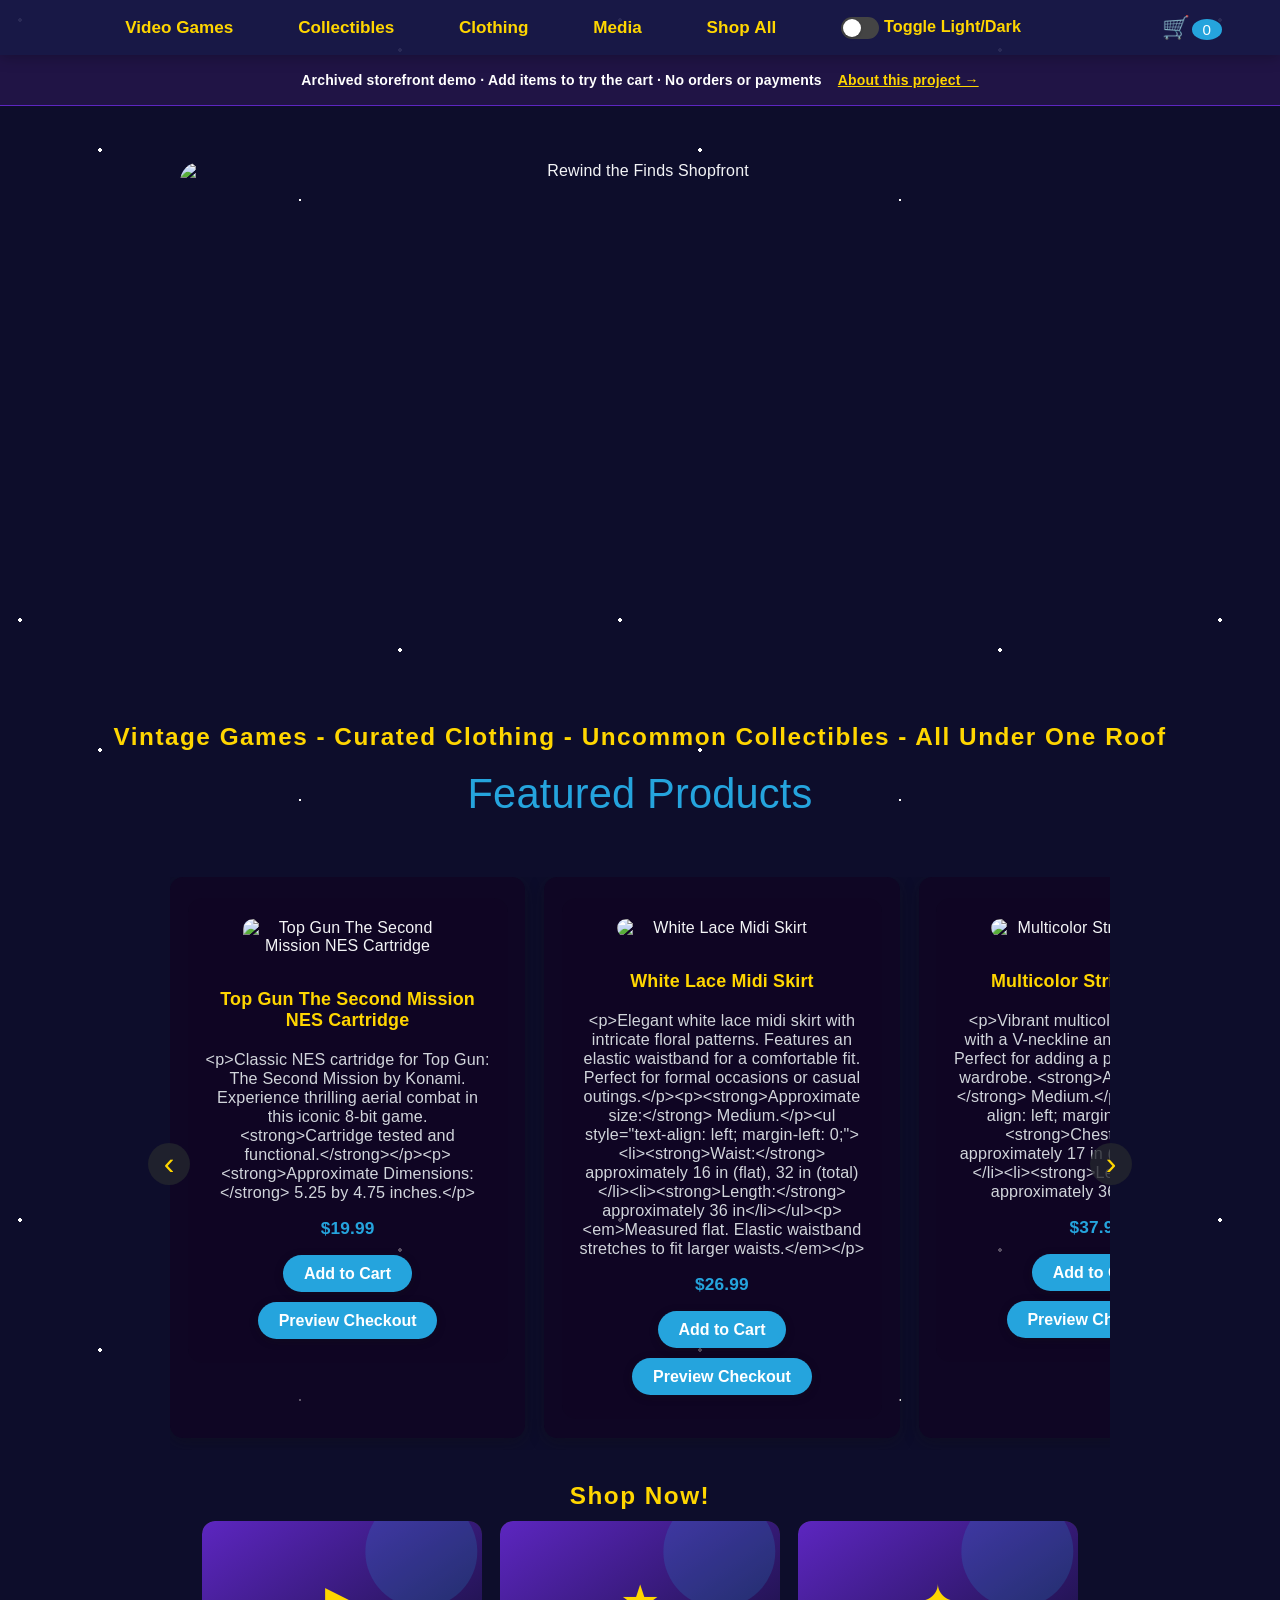
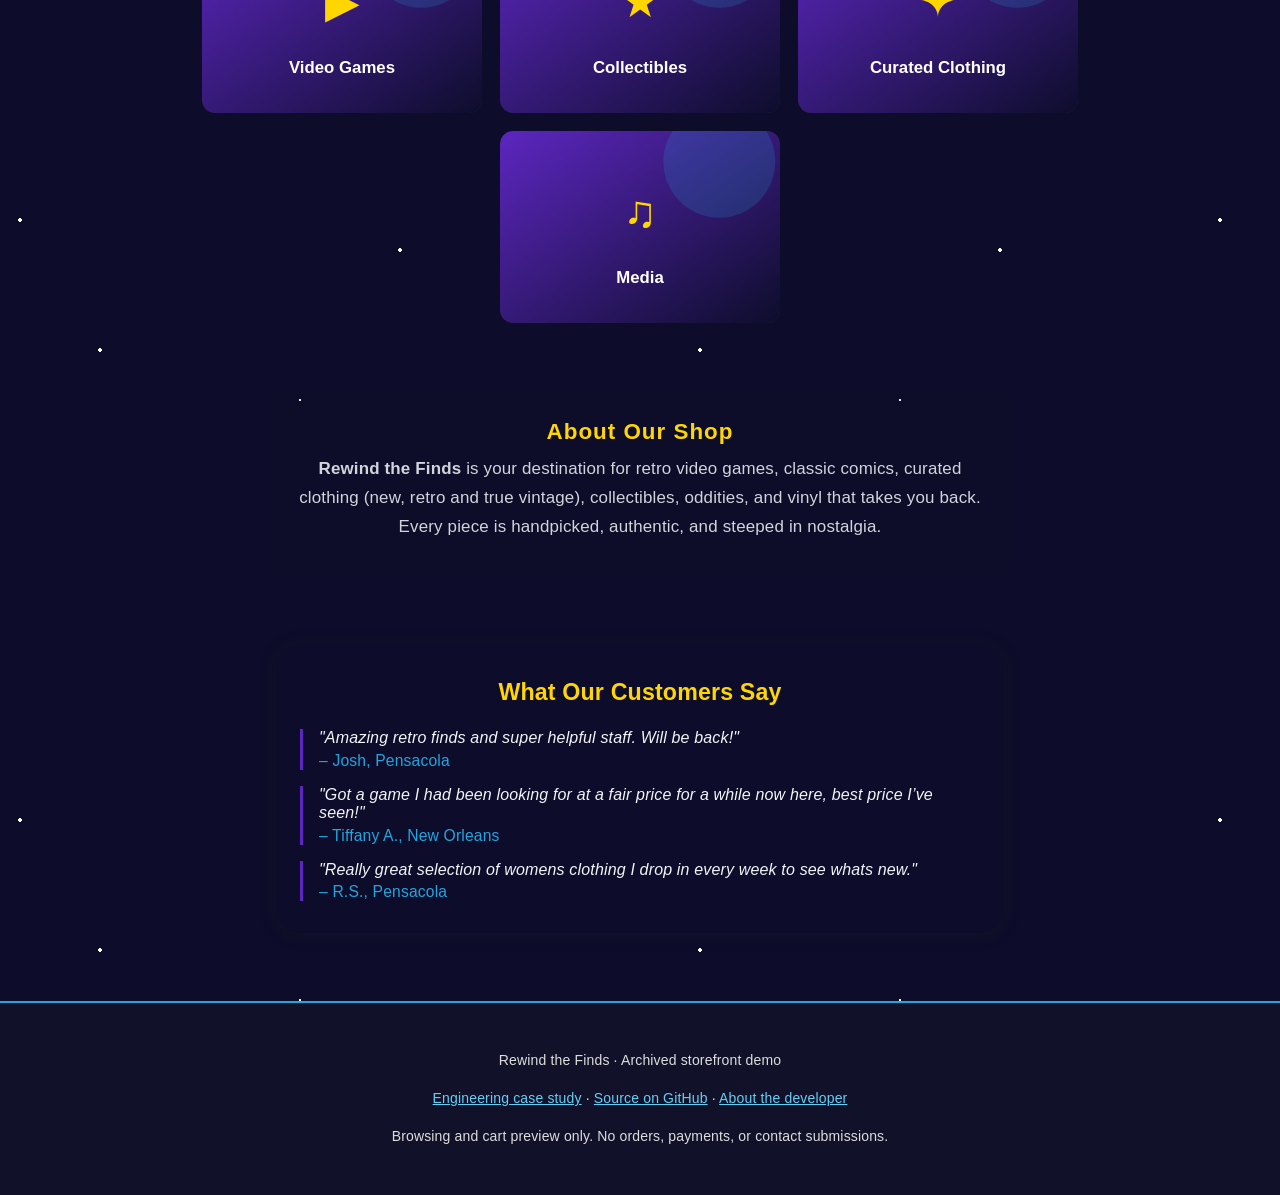
==== index.html @ 0846bc82 "Publish static storefront, catalog, interactive cart, and engineering case study" ====
<!DOCTYPE html>
<html lang="en">
<head>
  <!-- Google tag (gtag.js) -->


<script>
  // Restore theme preference as early as possible to prevent flash
  const savedTheme = localStorage.getItem('theme');
  if (savedTheme === 'light') {
    document.documentElement.classList.add('light');
  } else if (savedTheme === 'dark') {
    document.documentElement.classList.remove('light');
  }
</script>
  <meta charset="UTF-8">
  <title>Rewind the Finds – Vintage Video Games, Curated Clothing & Collectibles | Pensacola, FL</title>
  <meta name="viewport" content="width=device-width,initial-scale=1">

  <!-- SEO Meta -->
  <meta name="description" content="Pensacola’s one-stop shop for vintage video games, classic comics, curated clothing, uncommon collectibles, and vinyl. Shop online or visit us at T&W Flea Market!">
  <meta name="keywords" content="rewind the finds, pensacola, video games, vintage, retro games, curated clothing, collectibles, comics, vinyl, T&W Flea Market, local, rare, store">

  <!-- Canonical URL -->
  

  <!-- Open Graph / Facebook -->
  
  
  
  
  
  
  

  <!-- Twitter Card -->
  
  
  
  
  

  <!-- Local Business Schema.org Structured Data -->
  

  <!-- Favicon and App Icons -->
  
  

  <!-- Stylesheet -->
  <link rel="stylesheet" href="style/styles.css">

  <!-- Fonts -->
  
  
<link rel="stylesheet" href="style/archive.css"></head>

<body>
<script src="scripts/hamburger-script.js"></script>
<script src="scripts/cart.js"></script>
<div id="nav-include"><!-- NAV Starts Here!!! -->
<nav aria-label="Main Navigation" role="navigation">
  <button class="hamburger" aria-label="Menu" aria-controls="mobile-nav" aria-expanded="false">
    <span></span><span></span><span></span>
  </button>
  <ul class="nav-content" id="mobile-nav">
    <li data-category="video-games">
      <button class="submenu-toggle" aria-expanded="false">Video Games</button>
      <ul class="submenu">
        <li data-category="video-games" data-subcategory1="atari">
          <button class="submenu-toggle" aria-expanded="false">Atari</button>
          <ul class="submenu">
            <li data-category="video-games" data-subcategory1="atari" data-subcategory2="atari-games"><a href="category.html?category=video-games&subcategory1=atari&subcategory2=atari-games" class="nav-link">Atari Games</a></li>
            <li data-category="video-games" data-subcategory1="atari" data-subcategory2="atari-accessories"><a href="category.html?category=video-games&subcategory1=atari&subcategory2=atari-accessories" class="nav-link">Atari Accessories</a></li>
            <li data-category="video-games" data-subcategory1="atari" data-subcategory2="atari-consoles"><a href="category.html?category=video-games&subcategory1=atari&subcategory2=atari-consoles" class="nav-link">Atari Consoles</a></li>
          </ul>
        </li>
        <li data-category="video-games" data-subcategory1="nes">
          <button class="submenu-toggle" aria-expanded="false">Nes</button>
          <ul class="submenu">
            <li data-category="video-games" data-subcategory1="nes" data-subcategory2="nes-games"><a href="category.html?category=video-games&subcategory1=nes&subcategory2=nes-games" class="nav-link">Nes Games</a></li>
            <li data-category="video-games" data-subcategory1="nes" data-subcategory2="nes-accessories"><a href="category.html?category=video-games&subcategory1=nes&subcategory2=nes-accessories" class="nav-link">Nes Accessories</a></li>
            <li data-category="video-games" data-subcategory1="nes" data-subcategory2="nes-consoles"><a href="category.html?category=video-games&subcategory1=nes&subcategory2=nes-consoles" class="nav-link">Nes Consoles</a></li>
          </ul>
        </li>
        <li data-category="video-games" data-subcategory1="snes">
          <button class="submenu-toggle" aria-expanded="false">Snes</button>
          <ul class="submenu">
            <li data-category="video-games" data-subcategory1="snes" data-subcategory2="snes-games"><a href="category.html?category=video-games&subcategory1=snes&subcategory2=snes-games" class="nav-link">Snes Games</a></li>
            <li data-category="video-games" data-subcategory1="snes" data-subcategory2="snes-accessories"><a href="category.html?category=video-games&subcategory1=snes&subcategory2=snes-accessories" class="nav-link">Snes Accessories</a></li>
            <li data-category="video-games" data-subcategory1="snes" data-subcategory2="snes-consoles"><a href="category.html?category=video-games&subcategory1=snes&subcategory2=snes-consoles" class="nav-link">Snes Consoles</a></li>
          </ul>
        </li>
        <li data-category="video-games" data-subcategory1="n64">
          <button class="submenu-toggle" aria-expanded="false">N64</button>
          <ul class="submenu">
            <li data-category="video-games" data-subcategory1="n64" data-subcategory2="n64-games"><a href="category.html?category=video-games&subcategory1=n64&subcategory2=n64-games" class="nav-link">N64 Games</a></li>
            <li data-category="video-games" data-subcategory1="n64" data-subcategory2="n64-accessories"><a href="category.html?category=video-games&subcategory1=n64&subcategory2=n64-accessories" class="nav-link">N64 Accessories</a></li>
            <li data-category="video-games" data-subcategory1="n64" data-subcategory2="n64-consoles"><a href="category.html?category=video-games&subcategory1=n64&subcategory2=n64-consoles" class="nav-link">N64 Consoles</a></li>
          </ul>
        </li>
        <li data-category="video-games" data-subcategory1="gamecube">
          <button class="submenu-toggle" aria-expanded="false">Gamecube</button>
          <ul class="submenu">
            <li data-category="video-games" data-subcategory1="gamecube" data-subcategory2="gamecube-games"><a href="category.html?category=video-games&subcategory1=gamecube&subcategory2=gamecube-games" class="nav-link">Gamecube Games</a></li>
            <li data-category="video-games" data-subcategory1="gamecube" data-subcategory2="gamecube-accessories"><a href="category.html?category=video-games&subcategory1=gamecube&subcategory2=gamecube-accessories" class="nav-link">Gamecube Accessories</a></li>
            <li data-category="video-games" data-subcategory1="gamecube" data-subcategory2="gamecube-consoles"><a href="category.html?category=video-games&subcategory1=gamecube&subcategory2=gamecube-consoles" class="nav-link">Gamecube Consoles</a></li>
          </ul>
        </li>
        <li data-category="video-games" data-subcategory1="dreamcast">
          <button class="submenu-toggle" aria-expanded="false">Dreamcast</button>
          <ul class="submenu">
            <li data-category="video-games" data-subcategory1="dreamcast" data-subcategory2="dreamcast-games"><a href="category.html?category=video-games&subcategory1=dreamcast&subcategory2=dreamcast-games" class="nav-link">Dreamcast Games</a></li>
            <li data-category="video-games" data-subcategory1="dreamcast" data-subcategory2="dreamcast-accessories"><a href="category.html?category=video-games&subcategory1=dreamcast&subcategory2=dreamcast-accessories" class="nav-link">Dreamcast Accessories</a></li>
            <li data-category="video-games" data-subcategory1="dreamcast" data-subcategory2="dreamcast-consoles"><a href="category.html?category=video-games&subcategory1=dreamcast&subcategory2=dreamcast-consoles" class="nav-link">Dreamcast Consoles</a></li>
          </ul>
        </li>
        <li data-category="video-games" data-subcategory1="genesis">
          <button class="submenu-toggle" aria-expanded="false">Genesis</button>
          <ul class="submenu">
            <li data-category="video-games" data-subcategory1="genesis" data-subcategory2="genesis-games"><a href="category.html?category=video-games&subcategory1=genesis&subcategory2=genesis-games" class="nav-link">Genesis Games</a></li>
            <li data-category="video-games" data-subcategory1="genesis" data-subcategory2="genesis-accessories"><a href="category.html?category=video-games&subcategory1=genesis&subcategory2=genesis-accessories" class="nav-link">Genesis Accessories</a></li>
            <li data-category="video-games" data-subcategory1="genesis" data-subcategory2="genesis-consoles"><a href="category.html?category=video-games&subcategory1=genesis&subcategory2=genesis-consoles" class="nav-link">Genesis Consoles</a></li>
          </ul>
        </li>
        <li data-category="video-games" data-subcategory1="saturn">
          <button class="submenu-toggle" aria-expanded="false">Saturn</button>
          <ul class="submenu">
            <li data-category="video-games" data-subcategory1="saturn" data-subcategory2="saturn-games"><a href="category.html?category=video-games&subcategory1=saturn&subcategory2=saturn-games" class="nav-link">Saturn Games</a></li>
            <li data-category="video-games" data-subcategory1="saturn" data-subcategory2="saturn-accessories"><a href="category.html?category=video-games&subcategory1=saturn&subcategory2=saturn-accessories" class="nav-link">Saturn Accessories</a></li>
            <li data-category="video-games" data-subcategory1="saturn" data-subcategory2="saturn-consoles"><a href="category.html?category=video-games&subcategory1=saturn&subcategory2=saturn-consoles" class="nav-link">Saturn Consoles</a></li>
          </ul>
        </li>
        <li data-category="video-games" data-subcategory1="playstation">
          <button class="submenu-toggle" aria-expanded="false">Playstation</button>
          <ul class="submenu">
            <li data-category="video-games" data-subcategory1="playstation" data-subcategory2="playstation-games"><a href="category.html?category=video-games&subcategory1=playstation&subcategory2=playstation-games" class="nav-link">Playstation Games</a></li>
            <li data-category="video-games" data-subcategory1="playstation" data-subcategory2="playstation-accessories"><a href="category.html?category=video-games&subcategory1=playstation&subcategory2=playstation-accessories" class="nav-link">Playstation Accessories</a></li>
            <li data-category="video-games" data-subcategory1="playstation" data-subcategory2="playstation-consoles"><a href="category.html?category=video-games&subcategory1=playstation&subcategory2=playstation-consoles" class="nav-link">Playstation Consoles</a></li>
          </ul>
        </li>
        <li data-category="video-games" data-subcategory1="ps2">
          <button class="submenu-toggle" aria-expanded="false">Ps2</button>
          <ul class="submenu">
            <li data-category="video-games" data-subcategory1="ps2" data-subcategory2="ps2-games"><a href="category.html?category=video-games&subcategory1=ps2&subcategory2=ps2-games" class="nav-link">Ps2 Games</a></li>
            <li data-category="video-games" data-subcategory1="ps2" data-subcategory2="ps2-accessories"><a href="category.html?category=video-games&subcategory1=ps2&subcategory2=ps2-accessories" class="nav-link">Ps2 Accessories</a></li>
            <li data-category="video-games" data-subcategory1="ps2" data-subcategory2="ps2-consoles"><a href="category.html?category=video-games&subcategory1=ps2&subcategory2=ps2-consoles" class="nav-link">Ps2 Consoles</a></li>
          </ul>
        </li>
        <li data-category="video-games" data-subcategory1="ps3">
          <button class="submenu-toggle" aria-expanded="false">Ps3</button>
          <ul class="submenu">
            <li data-category="video-games" data-subcategory1="ps3" data-subcategory2="ps3-games"><a href="category.html?category=video-games&subcategory1=ps3&subcategory2=ps3-games" class="nav-link">Ps3 Games</a></li>
            <li data-category="video-games" data-subcategory1="ps3" data-subcategory2="ps3-accessories"><a href="category.html?category=video-games&subcategory1=ps3&subcategory2=ps3-accessories" class="nav-link">Ps3 Accessories</a></li>
            <li data-category="video-games" data-subcategory1="ps3" data-subcategory2="ps3-consoles"><a href="category.html?category=video-games&subcategory1=ps3&subcategory2=ps3-consoles" class="nav-link">Ps3 Consoles</a></li>
          </ul>
        </li>
        <li data-category="video-games" data-subcategory1="wii">
          <button class="submenu-toggle" aria-expanded="false">Wii</button>
          <ul class="submenu">
            <li data-category="video-games" data-subcategory1="wii" data-subcategory2="wii-games"><a href="category.html?category=video-games&subcategory1=wii&subcategory2=wii-games" class="nav-link">Wii Games</a></li>
            <li data-category="video-games" data-subcategory1="wii" data-subcategory2="wii-accessories"><a href="category.html?category=video-games&subcategory1=wii&subcategory2=wii-accessories" class="nav-link">Wii Accessories</a></li>
            <li data-category="video-games" data-subcategory1="wii" data-subcategory2="wii-consoles"><a href="category.html?category=video-games&subcategory1=wii&subcategory2=wii-consoles" class="nav-link">Wii Consoles</a></li>
          </ul>
        </li>
        <li data-category="video-games" data-subcategory1="wii-u">
          <button class="submenu-toggle" aria-expanded="false">Wii U</button>
          <ul class="submenu">
            <li data-category="video-games" data-subcategory1="wii-u" data-subcategory2="wii-u-games"><a href="category.html?category=video-games&subcategory1=wii-u&subcategory2=wii-u-games" class="nav-link">Wii U Games</a></li>
            <li data-category="video-games" data-subcategory1="wii-u" data-subcategory2="wii-u-accessories"><a href="category.html?category=video-games&subcategory1=wii-u&subcategory2=wii-u-accessories" class="nav-link">Wii U Accessories</a></li>
            <li data-category="video-games" data-subcategory1="wii-u" data-subcategory2="wii-u-consoles"><a href="category.html?category=video-games&subcategory1=wii-u&subcategory2=wii-u-consoles" class="nav-link">Wii U Consoles</a></li>
          </ul>
        </li>
        <li data-category="video-games" data-subcategory1="ds">
          <button class="submenu-toggle" aria-expanded="false">Ds</button>
          <ul class="submenu">
            <li data-category="video-games" data-subcategory1="ds" data-subcategory2="ds-games"><a href="category.html?category=video-games&subcategory1=ds&subcategory2=ds-games" class="nav-link">Ds Games</a></li>
            <li data-category="video-games" data-subcategory1="ds" data-subcategory2="ds-consoles"><a href="category.html?category=video-games&subcategory1=ds&subcategory2=ds-consoles" class="nav-link">Ds Consoles</a></li>
          </ul>
        </li>
        <li data-category="video-games" data-subcategory1="3ds">
          <button class="submenu-toggle" aria-expanded="false">3Ds</button>
          <ul class="submenu">
            <li data-category="video-games" data-subcategory1="3ds" data-subcategory2="3ds-games"><a href="category.html?category=video-games&subcategory1=3ds&subcategory2=3ds-games" class="nav-link">3Ds Games</a></li>
            <li data-category="video-games" data-subcategory1="3ds" data-subcategory2="3ds-consoles"><a href="category.html?category=video-games&subcategory1=3ds&subcategory2=3ds-consoles" class="nav-link">3Ds Consoles</a></li>
          </ul>
        </li>
        <li data-category="video-games" data-subcategory1="game-boy">
          <button class="submenu-toggle" aria-expanded="false">Game Boy</button>
          <ul class="submenu">
            <li data-category="video-games" data-subcategory1="game-boy" data-subcategory2="game-boy-games"><a href="category.html?category=video-games&subcategory1=game-boy&subcategory2=game-boy-games" class="nav-link">Game Boy Games</a></li>
            <li data-category="video-games" data-subcategory1="game-boy" data-subcategory2="game-boy-consoles"><a href="category.html?category=video-games&subcategory1=game-boy&subcategory2=game-boy-consoles" class="nav-link">Game Boy Consoles</a></li>
          </ul>
        </li>
        <li data-category="video-games" data-subcategory1="game-boy-color">
          <button class="submenu-toggle" aria-expanded="false">Game Boy Color</button>
          <ul class="submenu">
            <li data-category="video-games" data-subcategory1="game-boy-color" data-subcategory2="game-boy-color-games"><a href="category.html?category=video-games&subcategory1=game-boy-color&subcategory2=game-boy-color-games" class="nav-link">Game Boy Color Games</a></li>
            <li data-category="video-games" data-subcategory1="game-boy-color" data-subcategory2="game-boy-color-consoles"><a href="category.html?category=video-games&subcategory1=game-boy-color&subcategory2=game-boy-color-consoles" class="nav-link">Game Boy Color Consoles</a></li>
          </ul>
        </li>
        <li data-category="video-games" data-subcategory1="game-boy-advance">
          <button class="submenu-toggle" aria-expanded="false">Game Boy Advance</button>
          <ul class="submenu">
            <li data-category="video-games" data-subcategory1="game-boy-advance" data-subcategory2="gba-games"><a href="category.html?category=video-games&subcategory1=game-boy-advance&subcategory2=gba-games" class="nav-link">Gba Games</a></li>
            <li data-category="video-games" data-subcategory1="game-boy-advance" data-subcategory2="gba-consoles"><a href="category.html?category=video-games&subcategory1=game-boy-advance&subcategory2=gba-consoles" class="nav-link">Gba Consoles</a></li>
          </ul>
        </li>
        <li data-category="video-games" data-subcategory1="switch">
          <button class="submenu-toggle" aria-expanded="false">Switch</button>
          <ul class="submenu">
            <li data-category="video-games" data-subcategory1="switch" data-subcategory2="switch-games"><a href="category.html?category=video-games&subcategory1=switch&subcategory2=switch-games" class="nav-link">Switch Games</a></li>
            <li data-category="video-games" data-subcategory1="switch" data-subcategory2="switch-accessories"><a href="category.html?category=video-games&subcategory1=switch&subcategory2=switch-accessories" class="nav-link">Switch Accessories</a></li>
            <li data-category="video-games" data-subcategory1="switch" data-subcategory2="switch-consoles"><a href="category.html?category=video-games&subcategory1=switch&subcategory2=switch-consoles" class="nav-link">Switch Consoles</a></li>
          </ul>
        </li>
        <li data-category="video-games" data-subcategory1="psp">
          <button class="submenu-toggle" aria-expanded="false">Psp</button>
          <ul class="submenu">
            <li data-category="video-games" data-subcategory1="psp" data-subcategory2="psp-games"><a href="category.html?category=video-games&subcategory1=psp&subcategory2=psp-games" class="nav-link">Psp Games</a></li>
            <li data-category="video-games" data-subcategory1="psp" data-subcategory2="psp-consoles"><a href="category.html?category=video-games&subcategory1=psp&subcategory2=psp-consoles" class="nav-link">Psp Consoles</a></li>
          </ul>
        </li>
        <li data-category="video-games" data-subcategory1="vita">
          <button class="submenu-toggle" aria-expanded="false">Vita</button>
          <ul class="submenu">
            <li data-category="video-games" data-subcategory1="vita" data-subcategory2="vita-games"><a href="category.html?category=video-games&subcategory1=vita&subcategory2=vita-games" class="nav-link">Vita Games</a></li>
            <li data-category="video-games" data-subcategory1="vita" data-subcategory2="vita-consoles"><a href="category.html?category=video-games&subcategory1=vita&subcategory2=vita-consoles" class="nav-link">Vita Consoles</a></li>
          </ul>
        </li>
        <li data-category="video-games" data-subcategory1="pc">
          <button class="submenu-toggle" aria-expanded="false">Pc</button>
          <ul class="submenu">
            <li data-category="video-games" data-subcategory1="pc" data-subcategory2="pc-games"><a href="category.html?category=video-games&subcategory1=pc&subcategory2=pc-games" class="nav-link">Pc Games</a></li>
            <li data-category="video-games" data-subcategory1="pc" data-subcategory2="big-box"><a href="category.html?category=video-games&subcategory1=pc&subcategory2=big-box" class="nav-link">Big Box</a></li>
            <li data-category="video-games" data-subcategory1="pc" data-subcategory2="modern"><a href="category.html?category=video-games&subcategory1=pc&subcategory2=modern" class="nav-link">Modern</a></li>
          </ul>
        </li>
        <li data-category="video-games" data-subcategory1="xbox">
          <button class="submenu-toggle" aria-expanded="false">Xbox</button>
          <ul class="submenu">
            <li data-category="video-games" data-subcategory1="xbox" data-subcategory2="xbox-games"><a href="category.html?category=video-games&subcategory1=xbox&subcategory2=xbox-games" class="nav-link">Xbox Games</a></li>
            <li data-category="video-games" data-subcategory1="xbox" data-subcategory2="xbox-accessories"><a href="category.html?category=video-games&subcategory1=xbox&subcategory2=xbox-accessories" class="nav-link">Xbox Accessories</a></li>
            <li data-category="video-games" data-subcategory1="xbox" data-subcategory2="xbox-consoles"><a href="category.html?category=video-games&subcategory1=xbox&subcategory2=xbox-consoles" class="nav-link">Xbox Consoles</a></li>
          </ul>
        </li>
        <li data-category="video-games" data-subcategory1="xbox-360">
          <button class="submenu-toggle" aria-expanded="false">Xbox 360</button>
          <ul class="submenu">
            <li data-category="video-games" data-subcategory1="xbox-360" data-subcategory2="xbox360-games"><a href="category.html?category=video-games&subcategory1=xbox-360&subcategory2=xbox360-games" class="nav-link">Xbox360 Games</a></li>
            <li data-category="video-games" data-subcategory1="xbox-360" data-subcategory2="xbox360-accessories"><a href="category.html?category=video-games&subcategory1=xbox-360&subcategory2=xbox360-accessories" class="nav-link">Xbox360 Accessories</a></li>
            <li data-category="video-games" data-subcategory1="xbox-360" data-subcategory2="xbox360-consoles"><a href="category.html?category=video-games&subcategory1=xbox-360&subcategory2=xbox360-consoles" class="nav-link">Xbox360 Consoles</a></li>
          </ul>
        </li>
        <li data-category="video-games" data-subcategory1="xbox-one">
          <button class="submenu-toggle" aria-expanded="false">Xbox One</button>
          <ul class="submenu">
            <li data-category="video-games" data-subcategory1="xbox-one" data-subcategory2="xbox-one-games"><a href="category.html?category=video-games&subcategory1=xbox-one&subcategory2=xbox-one-games" class="nav-link">Xbox One Games</a></li>
            <li data-category="video-games" data-subcategory1="xbox-one" data-subcategory2="xbox-one-accessories"><a href="category.html?category=video-games&subcategory1=xbox-one&subcategory2=xbox-one-accessories" class="nav-link">Xbox One Accessories</a></li>
            <li data-category="video-games" data-subcategory1="xbox-one" data-subcategory2="xbox-one-consoles"><a href="category.html?category=video-games&subcategory1=xbox-one&subcategory2=xbox-one-consoles" class="nav-link">Xbox One Consoles</a></li>
          </ul>
        </li>
      </ul>
    </li>
    <li data-category="collectibles">
      <button class="submenu-toggle" aria-expanded="false">Collectibles</button>
      <ul class="submenu">
        <li data-category="collectibles" data-subcategory1="trading-cards">
          <button class="submenu-toggle" aria-expanded="false">Trading Cards</button>
          <ul class="submenu">
            <li data-category="collectibles" data-subcategory1="trading-cards" data-subcategory2="pokemon"><a href="category.html?category=collectibles&subcategory1=trading-cards&subcategory2=pokemon" class="nav-link">Pokemon</a></li>
            <li data-category="collectibles" data-subcategory1="trading-cards" data-subcategory2="magic"><a href="category.html?category=collectibles&subcategory1=trading-cards&subcategory2=magic" class="nav-link">Magic</a></li>
            <li data-category="collectibles" data-subcategory1="trading-cards" data-subcategory2="yugioh"><a href="category.html?category=collectibles&subcategory1=trading-cards&subcategory2=yugioh" class="nav-link">Yugioh</a></li>
            <li data-category="collectibles" data-subcategory1="trading-cards" data-subcategory2="sports-cards"><a href="category.html?category=collectibles&subcategory1=trading-cards&subcategory2=sports-cards" class="nav-link">Sports Cards</a></li>
            <li data-category="collectibles" data-subcategory1="trading-cards" data-subcategory2="other-cards"><a href="category.html?category=collectibles&subcategory1=trading-cards&subcategory2=other-cards" class="nav-link">Other Cards</a></li>
            <li data-category="collectibles" data-subcategory1="trading-cards"><a href="category.html?category=collectibles&subcategory1=trading-cards" class="nav-link">Shop All Trading-Cards</a></li>
          </ul>
        </li>
        <li data-category="collectibles" data-subcategory1="comics">
          <button class="submenu-toggle" aria-expanded="false">Comics</button>
          <ul class="submenu">
            <li data-category="collectibles" data-subcategory1="comics" data-subcategory2="golden-age">
              <button class="submenu-toggle" aria-expanded="false">Golden Age</button>
              <ul class="submenu">
                <li data-category="collectibles" data-subcategory1="comics" data-subcategory2="golden-age" data-subcategory3="marvel"><a href="category.html?category=collectibles&subcategory1=comics&subcategory2=golden-age&subcategory3=marvel" class="nav-link">Marvel</a></li>
                <li data-category="collectibles" data-subcategory1="comics" data-subcategory2="golden-age" data-subcategory3="dc"><a href="category.html?category=collectibles&subcategory1=comics&subcategory2=golden-age&subcategory3=dc" class="nav-link">Dc</a></li>
                <li data-category="collectibles" data-subcategory1="comics" data-subcategory2="golden-age" data-subcategory3="indie"><a href="category.html?category=collectibles&subcategory1=comics&subcategory2=golden-age&subcategory3=indie" class="nav-link">Indie</a></li>
                <li data-category="collectibles" data-subcategory1="comics" data-subcategory2="golden-age" data-subcategory3="other"><a href="category.html?category=collectibles&subcategory1=comics&subcategory2=golden-age&subcategory3=other" class="nav-link">Other</a></li>
              </ul>
            </li>
            <li data-category="collectibles" data-subcategory1="comics" data-subcategory2="silver-age">
              <button class="submenu-toggle" aria-expanded="false">Silver Age</button>
              <ul class="submenu">
                <li data-category="collectibles" data-subcategory1="comics" data-subcategory2="silver-age" data-subcategory3="marvel"><a href="category.html?category=collectibles&subcategory1=comics&subcategory2=silver-age&subcategory3=marvel" class="nav-link">Marvel</a></li>
                <li data-category="collectibles" data-subcategory1="comics" data-subcategory2="silver-age" data-subcategory3="dc"><a href="category.html?category=collectibles&subcategory1=comics&subcategory2=silver-age&subcategory3=dc" class="nav-link">Dc</a></li>
                <li data-category="collectibles" data-subcategory1="comics" data-subcategory2="silver-age" data-subcategory3="indie"><a href="category.html?category=collectibles&subcategory1=comics&subcategory2=silver-age&subcategory3=indie" class="nav-link">Indie</a></li>
                <li data-category="collectibles" data-subcategory1="comics" data-subcategory2="silver-age" data-subcategory3="other"><a href="category.html?category=collectibles&subcategory1=comics&subcategory2=silver-age&subcategory3=other" class="nav-link">Other</a></li>
              </ul>
            </li>
            <li data-category="collectibles" data-subcategory1="comics" data-subcategory2="bronze-age">
              <button class="submenu-toggle" aria-expanded="false">Bronze Age</button>
              <ul class="submenu">
                <li data-category="collectibles" data-subcategory1="comics" data-subcategory2="bronze-age" data-subcategory3="marvel"><a href="category.html?category=collectibles&subcategory1=comics&subcategory2=bronze-age&subcategory3=marvel" class="nav-link">Marvel</a></li>
                <li data-category="collectibles" data-subcategory1="comics" data-subcategory2="bronze-age" data-subcategory3="dc"><a href="category.html?category=collectibles&subcategory1=comics&subcategory2=bronze-age&subcategory3=dc" class="nav-link">Dc</a></li>
                <li data-category="collectibles" data-subcategory1="comics" data-subcategory2="bronze-age" data-subcategory3="indie"><a href="category.html?category=collectibles&subcategory1=comics&subcategory2=bronze-age&subcategory3=indie" class="nav-link">Indie</a></li>
                <li data-category="collectibles" data-subcategory1="comics" data-subcategory2="bronze-age" data-subcategory3="other"><a href="category.html?category=collectibles&subcategory1=comics&subcategory2=bronze-age&subcategory3=other" class="nav-link">Other</a></li>
              </ul>
            </li>
            <li data-category="collectibles" data-subcategory1="comics" data-subcategory2="copper-age">
              <button class="submenu-toggle" aria-expanded="false">Copper Age</button>
              <ul class="submenu">
                <li data-category="collectibles" data-subcategory1="comics" data-subcategory2="copper-age" data-subcategory3="marvel"><a href="category.html?category=collectibles&subcategory1=comics&subcategory2=copper-age&subcategory3=marvel" class="nav-link">Marvel</a></li>
                <li data-category="collectibles" data-subcategory1="comics" data-subcategory2="copper-age" data-subcategory3="dc"><a href="category.html?category=collectibles&subcategory1=comics&subcategory2=copper-age&subcategory3=dc" class="nav-link">Dc</a></li>
                <li data-category="collectibles" data-subcategory1="comics" data-subcategory2="copper-age" data-subcategory3="indie"><a href="category.html?category=collectibles&subcategory1=comics&subcategory2=copper-age&subcategory3=indie" class="nav-link">Indie</a></li>
                <li data-category="collectibles" data-subcategory1="comics" data-subcategory2="copper-age" data-subcategory3="other"><a href="category.html?category=collectibles&subcategory1=comics&subcategory2=copper-age&subcategory3=other" class="nav-link">Other</a></li>
              </ul>
            </li>
            <li data-category="collectibles" data-subcategory1="comics" data-subcategory2="modern-age">
              <button class="submenu-toggle" aria-expanded="false">Modern Age</button>
              <ul class="submenu">
                <li data-category="collectibles" data-subcategory1="comics" data-subcategory2="modern-age" data-subcategory3="marvel"><a href="category.html?category=collectibles&subcategory1=comics&subcategory2=modern-age&subcategory3=marvel" class="nav-link">Marvel</a></li>
                <li data-category="collectibles" data-subcategory1="comics" data-subcategory2="modern-age" data-subcategory3="dc"><a href="category.html?category=collectibles&subcategory1=comics&subcategory2=modern-age&subcategory3=dc" class="nav-link">Dc</a></li>
                <li data-category="collectibles" data-subcategory1="comics" data-subcategory2="modern-age" data-subcategory3="indie"><a href="category.html?category=collectibles&subcategory1=comics&subcategory2=modern-age&subcategory3=indie" class="nav-link">Indie</a></li>
                <li data-category="collectibles" data-subcategory1="comics" data-subcategory2="modern-age" data-subcategory3="other"><a href="category.html?category=collectibles&subcategory1=comics&subcategory2=modern-age&subcategory3=other" class="nav-link">Other</a></li>
              </ul>
            </li>
            <li data-category="collectibles" data-subcategory1="comics"><a href="category.html?category=collectibles&subcategory1=comics" class="nav-link">Shop All Comics</a></li>
          </ul>
        </li>
        <li data-category="collectibles" data-subcategory1="toys">
          <button class="submenu-toggle" aria-expanded="false">Toys</button>
          <ul class="submenu">
            <li data-category="collectibles" data-subcategory1="toys" data-subcategory2="vintage-toys"><a href="category.html?category=collectibles&subcategory1=toys&subcategory2=vintage-toys" class="nav-link">Vintage Toys</a></li>
            <li data-category="collectibles" data-subcategory1="toys" data-subcategory2="modern-toys"><a href="category.html?category=collectibles&subcategory1=toys&subcategory2=modern-toys" class="nav-link">Modern Toys</a></li>
            <li data-category="collectibles" data-subcategory1="toys" data-subcategory2="action-figures"><a href="category.html?category=collectibles&subcategory1=toys&subcategory2=action-figures" class="nav-link">Action Figures</a></li>
            <li data-category="collectibles" data-subcategory1="toys" data-subcategory2="plushies"><a href="category.html?category=collectibles&subcategory1=toys&subcategory2=plushies" class="nav-link">Plushies</a></li>
            <li data-category="collectibles" data-subcategory1="toys" data-subcategory2="other"><a href="category.html?category=collectibles&subcategory1=toys&subcategory2=other" class="nav-link">Other</a></li>
            <li data-category="collectibles" data-subcategory1="toys"><a href="category.html?category=collectibles&subcategory1=toys" class="nav-link">Shop All Toys</a></li>
          </ul>
        </li>
        <li data-category="collectibles" data-subcategory1="pins"><a href="category.html?category=collectibles&subcategory1=pins" class="nav-link">Pins</a></li>
        <li data-category="collectibles" data-subcategory1="patches"><a href="category.html?category=collectibles&subcategory1=patches" class="nav-link">Patches</a></li>
        <li data-category="collectibles" data-subcategory1="figures">
          <button class="submenu-toggle" aria-expanded="false">Figures</button>
          <ul class="submenu">
            <li data-category="collectibles" data-subcategory1="figures" data-subcategory2="statues"><a href="category.html?category=collectibles&subcategory1=figures&subcategory2=statues" class="nav-link">Statues</a></li>
            <li data-category="collectibles" data-subcategory1="figures" data-subcategory2="model-kits"><a href="category.html?category=collectibles&subcategory1=figures&subcategory2=model-kits" class="nav-link">Model Kits</a></li>
            <li data-category="collectibles" data-subcategory1="figures"><a href="category.html?category=collectibles&subcategory1=figures" class="nav-link">Shop All Figures</a></li>
          </ul>
        </li>
        <li data-category="collectibles" data-subcategory1="board-games">
          <button class="submenu-toggle" aria-expanded="false">Board Games</button>
          <ul class="submenu">
            <li data-category="collectibles" data-subcategory1="board-games" data-subcategory2="vintage"><a href="category.html?category=collectibles&subcategory1=board-games&subcategory2=vintage" class="nav-link">Vintage</a></li>
            <li data-category="collectibles" data-subcategory1="board-games" data-subcategory2="modern"><a href="category.html?category=collectibles&subcategory1=board-games&subcategory2=modern" class="nav-link">Modern</a></li>
            <li data-category="collectibles" data-subcategory1="board-games"><a href="category.html?category=collectibles&subcategory1=board-games" class="nav-link">Shop All Board-Games</a></li>
          </ul>
        </li>
        <li data-category="collectibles" data-subcategory1="advertising">
          <button class="submenu-toggle" aria-expanded="false">Advertising</button>
          <ul class="submenu">
            <li data-category="collectibles" data-subcategory1="advertising" data-subcategory2="signs"><a href="category.html?category=collectibles&subcategory1=advertising&subcategory2=signs" class="nav-link">Signs</a></li>
            <li data-category="collectibles" data-subcategory1="advertising" data-subcategory2="tins"><a href="category.html?category=collectibles&subcategory1=advertising&subcategory2=tins" class="nav-link">Tins</a></li>
            <li data-category="collectibles" data-subcategory1="advertising" data-subcategory2="print-ads"><a href="category.html?category=collectibles&subcategory1=advertising&subcategory2=print-ads" class="nav-link">Print Ads</a></li>
            <li data-category="collectibles" data-subcategory1="advertising"><a href="category.html?category=collectibles&subcategory1=advertising" class="nav-link">Shop All Advertising</a></li>
          </ul>
        </li>
        <li data-category="collectibles" data-subcategory1="ephemera">
          <button class="submenu-toggle" aria-expanded="false">Ephemera</button>
          <ul class="submenu">
            <li data-category="collectibles" data-subcategory1="ephemera" data-subcategory2="postcards"><a href="category.html?category=collectibles&subcategory1=ephemera&subcategory2=postcards" class="nav-link">Postcards</a></li>
            <li data-category="collectibles" data-subcategory1="ephemera" data-subcategory2="photos"><a href="category.html?category=collectibles&subcategory1=ephemera&subcategory2=photos" class="nav-link">Photos</a></li>
            <li data-category="collectibles" data-subcategory1="ephemera" data-subcategory2="documents"><a href="category.html?category=collectibles&subcategory1=ephemera&subcategory2=documents" class="nav-link">Documents</a></li>
            <li data-category="collectibles" data-subcategory1="ephemera"><a href="category.html?category=collectibles&subcategory1=ephemera" class="nav-link">Shop All Ephemera</a></li>
          </ul>
        </li>
        <li data-category="collectibles" data-subcategory1="matchbooks"><a href="category.html?category=collectibles&subcategory1=matchbooks" class="nav-link">Matchbooks</a></li>
        <li data-category="collectibles" data-subcategory1="home-decor">
          <button class="submenu-toggle" aria-expanded="false">Home Decor</button>
          <ul class="submenu">
            <li data-category="collectibles" data-subcategory1="home-decor" data-subcategory2="mid-century"><a href="category.html?category=collectibles&subcategory1=home-decor&subcategory2=mid-century" class="nav-link">Mid Century</a></li>
          </ul>
        </li>
        <li data-category="collectibles" data-subcategory1="vintage-electronics">
          <button class="submenu-toggle" aria-expanded="false">Vintage Electronics</button>
          <ul class="submenu">
            <li data-category="collectibles" data-subcategory1="vintage-electronics" data-subcategory2="radios"><a href="category.html?category=collectibles&subcategory1=vintage-electronics&subcategory2=radios" class="nav-link">Radios</a></li>
            <li data-category="collectibles" data-subcategory1="vintage-electronics" data-subcategory2="vhs-players"><a href="category.html?category=collectibles&subcategory1=vintage-electronics&subcategory2=vhs-players" class="nav-link">Vhs Players</a></li>
            <li data-category="collectibles" data-subcategory1="vintage-electronics"><a href="category.html?category=collectibles&subcategory1=vintage-electronics" class="nav-link">Shop All Vintage-Electronics</a></li>
          </ul>
        </li>
        <li data-category="collectibles" data-subcategory1="photography">
          <button class="submenu-toggle" aria-expanded="false">Photography</button>
          <ul class="submenu">
            <li data-category="collectibles" data-subcategory1="photography" data-subcategory2="cameras"><a href="category.html?category=collectibles&subcategory1=photography&subcategory2=cameras" class="nav-link">Cameras</a></li>
            <li data-category="collectibles" data-subcategory1="photography" data-subcategory2="film"><a href="category.html?category=collectibles&subcategory1=photography&subcategory2=film" class="nav-link">Film</a></li>
            <li data-category="collectibles" data-subcategory1="photography" data-subcategory2="accessories"><a href="category.html?category=collectibles&subcategory1=photography&subcategory2=accessories" class="nav-link">Accessories</a></li>
            <li data-category="collectibles" data-subcategory1="photography"><a href="category.html?category=collectibles&subcategory1=photography" class="nav-link">Shop All Photography</a></li>
          </ul>
        </li>
        <li data-category="collectibles" data-subcategory1="jewelry">
          <button class="submenu-toggle" aria-expanded="false">Jewelry</button>
          <ul class="submenu">
            <li data-category="collectibles" data-subcategory1="jewelry" data-subcategory2="rings"><a href="category.html?category=collectibles&subcategory1=jewelry&subcategory2=rings" class="nav-link">Rings</a></li>
            <li data-category="collectibles" data-subcategory1="jewelry" data-subcategory2="bracelets"><a href="category.html?category=collectibles&subcategory1=jewelry&subcategory2=bracelets" class="nav-link">Bracelets</a></li>
            <li data-category="collectibles" data-subcategory1="jewelry" data-subcategory2="necklaces"><a href="category.html?category=collectibles&subcategory1=jewelry&subcategory2=necklaces" class="nav-link">Necklaces</a></li>
            <li data-category="collectibles" data-subcategory1="jewelry" data-subcategory2="earrings"><a href="category.html?category=collectibles&subcategory1=jewelry&subcategory2=earrings" class="nav-link">Earrings</a></li>
            <li data-category="collectibles" data-subcategory1="jewelry" data-subcategory2="pendants"><a href="category.html?category=collectibles&subcategory1=jewelry&subcategory2=pendants" class="nav-link">Pendants</a></li>
            <li data-category="collectibles" data-subcategory1="jewelry"><a href="category.html?category=collectibles&subcategory1=jewelry" class="nav-link">Shop All Jewelry</a></li>
          </ul>
        </li>
      </ul>
    </li>
    <li data-category="clothing">
      <button class="submenu-toggle" aria-expanded="false">Clothing</button>
      <ul class="submenu">
        <li data-category="clothing" data-subcategory1="tops">
          <button class="submenu-toggle" aria-expanded="false">Tops</button>
          <ul class="submenu">
            <li data-category="clothing" data-subcategory1="tops" data-subcategory2="t-shirts"><a href="category.html?category=clothing&subcategory1=tops&subcategory2=t-shirts" class="nav-link">T Shirts</a></li>
            <li data-category="clothing" data-subcategory1="tops" data-subcategory2="band-tees"><a href="category.html?category=clothing&subcategory1=tops&subcategory2=band-tees" class="nav-link">Band Tees</a></li>
            <li data-category="clothing" data-subcategory1="tops" data-subcategory2="button-down"><a href="category.html?category=clothing&subcategory1=tops&subcategory2=button-down" class="nav-link">Button Down</a></li>
            <li data-category="clothing" data-subcategory1="tops" data-subcategory2="blouses"><a href="category.html?category=clothing&subcategory1=tops&subcategory2=blouses" class="nav-link">Blouses</a></li>
            <li data-category="clothing" data-subcategory1="tops" data-subcategory2="tank-tops"><a href="category.html?category=clothing&subcategory1=tops&subcategory2=tank-tops" class="nav-link">Tank Tops</a></li>
            <li data-category="clothing" data-subcategory1="tops" data-subcategory2="polos"><a href="category.html?category=clothing&subcategory1=tops&subcategory2=polos" class="nav-link">Polos</a></li>
            <li data-category="clothing" data-subcategory1="tops" data-subcategory2="sweaters"><a href="category.html?category=clothing&subcategory1=tops&subcategory2=sweaters" class="nav-link">Sweaters</a></li>
            <li data-category="clothing" data-subcategory1="tops" data-subcategory2="hoodies"><a href="category.html?category=clothing&subcategory1=tops&subcategory2=hoodies" class="nav-link">Hoodies</a></li>
            <li data-category="clothing" data-subcategory1="tops" data-subcategory2="crop-tops"><a href="category.html?category=clothing&subcategory1=tops&subcategory2=crop-tops" class="nav-link">Crop Tops</a></li>
            <li data-category="clothing" data-subcategory1="tops" data-subcategory2="plus-size"><a href="category.html?category=clothing&subcategory1=tops&subcategory2=plus-size" class="nav-link">Plus Size</a></li>
            <li data-category="clothing" data-subcategory1="tops" data-subcategory2="designer"><a href="category.html?category=clothing&subcategory1=tops&subcategory2=designer" class="nav-link">Designer</a></li>
            <li data-category="clothing" data-subcategory1="tops" data-subcategory2="vintage"><a href="category.html?category=clothing&subcategory1=tops&subcategory2=vintage" class="nav-link">Vintage</a></li>
            <li data-category="clothing" data-subcategory1="tops"><a href="category.html?category=clothing&subcategory1=tops" class="nav-link">Shop All Tops</a></li>
          </ul>
        </li>
        <li data-category="clothing" data-subcategory1="pants">
          <button class="submenu-toggle" aria-expanded="false">Pants</button>
          <ul class="submenu">
            <li data-category="clothing" data-subcategory1="pants" data-subcategory2="jeans"><a href="category.html?category=clothing&subcategory1=pants&subcategory2=jeans" class="nav-link">Jeans</a></li>
            <li data-category="clothing" data-subcategory1="pants" data-subcategory2="trousers"><a href="category.html?category=clothing&subcategory1=pants&subcategory2=trousers" class="nav-link">Trousers</a></li>
            <li data-category="clothing" data-subcategory1="pants" data-subcategory2="leggings"><a href="category.html?category=clothing&subcategory1=pants&subcategory2=leggings" class="nav-link">Leggings</a></li>
            <li data-category="clothing" data-subcategory1="pants" data-subcategory2="cargo"><a href="category.html?category=clothing&subcategory1=pants&subcategory2=cargo" class="nav-link">Cargo</a></li>
            <li data-category="clothing" data-subcategory1="pants" data-subcategory2="sweatpants"><a href="category.html?category=clothing&subcategory1=pants&subcategory2=sweatpants" class="nav-link">Sweatpants</a></li>
            <li data-category="clothing" data-subcategory1="pants" data-subcategory2="capris"><a href="category.html?category=clothing&subcategory1=pants&subcategory2=capris" class="nav-link">Capris</a></li>
            <li data-category="clothing" data-subcategory1="pants" data-subcategory2="shorts"><a href="category.html?category=clothing&subcategory1=pants&subcategory2=shorts" class="nav-link">Shorts</a></li>
            <li data-category="clothing" data-subcategory1="pants" data-subcategory2="plus-size"><a href="category.html?category=clothing&subcategory1=pants&subcategory2=plus-size" class="nav-link">Plus Size</a></li>
            <li data-category="clothing" data-subcategory1="pants" data-subcategory2="designer"><a href="category.html?category=clothing&subcategory1=pants&subcategory2=designer" class="nav-link">Designer</a></li>
            <li data-category="clothing" data-subcategory1="pants" data-subcategory2="vintage"><a href="category.html?category=clothing&subcategory1=pants&subcategory2=vintage" class="nav-link">Vintage</a></li>
            <li data-category="clothing" data-subcategory1="pants"><a href="category.html?category=clothing&subcategory1=pants" class="nav-link">Shop All Pants</a></li>
          </ul>
        </li>
        <li data-category="clothing" data-subcategory1="skirts">
          <button class="submenu-toggle" aria-expanded="false">Skirts</button>
          <ul class="submenu">
            <li data-category="clothing" data-subcategory1="skirts" data-subcategory2="mini"><a href="category.html?category=clothing&subcategory1=skirts&subcategory2=mini" class="nav-link">Mini</a></li>
            <li data-category="clothing" data-subcategory1="skirts" data-subcategory2="midi"><a href="category.html?category=clothing&subcategory1=skirts&subcategory2=midi" class="nav-link">Midi</a></li>
            <li data-category="clothing" data-subcategory1="skirts" data-subcategory2="maxi"><a href="category.html?category=clothing&subcategory1=skirts&subcategory2=maxi" class="nav-link">Maxi</a></li>
            <li data-category="clothing" data-subcategory1="skirts" data-subcategory2="pleated"><a href="category.html?category=clothing&subcategory1=skirts&subcategory2=pleated" class="nav-link">Pleated</a></li>
            <li data-category="clothing" data-subcategory1="skirts" data-subcategory2="wrap"><a href="category.html?category=clothing&subcategory1=skirts&subcategory2=wrap" class="nav-link">Wrap</a></li>
            <li data-category="clothing" data-subcategory1="skirts" data-subcategory2="pencil"><a href="category.html?category=clothing&subcategory1=skirts&subcategory2=pencil" class="nav-link">Pencil</a></li>
            <li data-category="clothing" data-subcategory1="skirts" data-subcategory2="plus-size"><a href="category.html?category=clothing&subcategory1=skirts&subcategory2=plus-size" class="nav-link">Plus Size</a></li>
            <li data-category="clothing" data-subcategory1="skirts" data-subcategory2="designer"><a href="category.html?category=clothing&subcategory1=skirts&subcategory2=designer" class="nav-link">Designer</a></li>
            <li data-category="clothing" data-subcategory1="skirts" data-subcategory2="vintage"><a href="category.html?category=clothing&subcategory1=skirts&subcategory2=vintage" class="nav-link">Vintage</a></li>
            <li data-category="clothing" data-subcategory1="skirts"><a href="category.html?category=clothing&subcategory1=skirts" class="nav-link">Shop All Skirts</a></li>
          </ul>
        </li>
        <li data-category="clothing" data-subcategory1="dresses">
          <button class="submenu-toggle" aria-expanded="false">Dresses</button>
          <ul class="submenu">
            <li data-category="clothing" data-subcategory1="dresses" data-subcategory2="formal"><a href="category.html?category=clothing&subcategory1=dresses&subcategory2=formal" class="nav-link">Formal</a></li>
            <li data-category="clothing" data-subcategory1="dresses" data-subcategory2="maxi"><a href="category.html?category=clothing&subcategory1=dresses&subcategory2=maxi" class="nav-link">Maxi</a></li>
            <li data-category="clothing" data-subcategory1="dresses" data-subcategory2="mini"><a href="category.html?category=clothing&subcategory1=dresses&subcategory2=mini" class="nav-link">Mini</a></li>
            <li data-category="clothing" data-subcategory1="dresses" data-subcategory2="midi"><a href="category.html?category=clothing&subcategory1=dresses&subcategory2=midi" class="nav-link">Midi</a></li>
            <li data-category="clothing" data-subcategory1="dresses" data-subcategory2="plus-size"><a href="category.html?category=clothing&subcategory1=dresses&subcategory2=plus-size" class="nav-link">Plus Size</a></li>
            <li data-category="clothing" data-subcategory1="dresses" data-subcategory2="designer"><a href="category.html?category=clothing&subcategory1=dresses&subcategory2=designer" class="nav-link">Designer</a></li>
            <li data-category="clothing" data-subcategory1="dresses" data-subcategory2="vintage"><a href="category.html?category=clothing&subcategory1=dresses&subcategory2=vintage" class="nav-link">Vintage</a></li>
            <li data-category="clothing" data-subcategory1="dresses"><a href="category.html?category=clothing&subcategory1=dresses" class="nav-link">Shop All Dresses</a></li>
          </ul>
        </li>
        <li data-category="clothing" data-subcategory1="outerwear">
          <button class="submenu-toggle" aria-expanded="false">Outerwear</button>
          <ul class="submenu">
            <li data-category="clothing" data-subcategory1="outerwear" data-subcategory2="jackets"><a href="category.html?category=clothing&subcategory1=outerwear&subcategory2=jackets" class="nav-link">Jackets</a></li>
            <li data-category="clothing" data-subcategory1="outerwear" data-subcategory2="coats"><a href="category.html?category=clothing&subcategory1=outerwear&subcategory2=coats" class="nav-link">Coats</a></li>
            <li data-category="clothing" data-subcategory1="outerwear" data-subcategory2="blazers"><a href="category.html?category=clothing&subcategory1=outerwear&subcategory2=blazers" class="nav-link">Blazers</a></li>
            <li data-category="clothing" data-subcategory1="outerwear" data-subcategory2="vests"><a href="category.html?category=clothing&subcategory1=outerwear&subcategory2=vests" class="nav-link">Vests</a></li>
            <li data-category="clothing" data-subcategory1="outerwear" data-subcategory2="parkas"><a href="category.html?category=clothing&subcategory1=outerwear&subcategory2=parkas" class="nav-link">Parkas</a></li>
            <li data-category="clothing" data-subcategory1="outerwear" data-subcategory2="raincoats"><a href="category.html?category=clothing&subcategory1=outerwear&subcategory2=raincoats" class="nav-link">Raincoats</a></li>
            <li data-category="clothing" data-subcategory1="outerwear" data-subcategory2="windbreakers"><a href="category.html?category=clothing&subcategory1=outerwear&subcategory2=windbreakers" class="nav-link">Windbreakers</a></li>
            <li data-category="clothing" data-subcategory1="outerwear" data-subcategory2="leather"><a href="category.html?category=clothing&subcategory1=outerwear&subcategory2=leather" class="nav-link">Leather</a></li>
            <li data-category="clothing" data-subcategory1="outerwear" data-subcategory2="denim"><a href="category.html?category=clothing&subcategory1=outerwear&subcategory2=denim" class="nav-link">Denim</a></li>
            <li data-category="clothing" data-subcategory1="outerwear" data-subcategory2="faux-fur"><a href="category.html?category=clothing&subcategory1=outerwear&subcategory2=faux-fur" class="nav-link">Faux Fur</a></li>
            <li data-category="clothing" data-subcategory1="outerwear" data-subcategory2="plus-size"><a href="category.html?category=clothing&subcategory1=outerwear&subcategory2=plus-size" class="nav-link">Plus Size</a></li>
            <li data-category="clothing" data-subcategory1="outerwear" data-subcategory2="designer"><a href="category.html?category=clothing&subcategory1=outerwear&subcategory2=designer" class="nav-link">Designer</a></li>
            <li data-category="clothing" data-subcategory1="outerwear" data-subcategory2="vintage"><a href="category.html?category=clothing&subcategory1=outerwear&subcategory2=vintage" class="nav-link">Vintage</a></li>
            <li data-category="clothing" data-subcategory1="outerwear"><a href="category.html?category=clothing&subcategory1=outerwear" class="nav-link">Shop All Outerwear</a></li>
          </ul>
        </li>
        <li data-category="clothing" data-subcategory1="athleisure">
          <button class="submenu-toggle" aria-expanded="false">Athleisure</button>
          <ul class="submenu">
            <li data-category="clothing" data-subcategory1="athleisure" data-subcategory2="leggings"><a href="category.html?category=clothing&subcategory1=athleisure&subcategory2=leggings" class="nav-link">Leggings</a></li>
            <li data-category="clothing" data-subcategory1="athleisure" data-subcategory2="joggers"><a href="category.html?category=clothing&subcategory1=athleisure&subcategory2=joggers" class="nav-link">Joggers</a></li>
            <li data-category="clothing" data-subcategory1="athleisure" data-subcategory2="track-jackets"><a href="category.html?category=clothing&subcategory1=athleisure&subcategory2=track-jackets" class="nav-link">Track Jackets</a></li>
            <li data-category="clothing" data-subcategory1="athleisure" data-subcategory2="sports-bras"><a href="category.html?category=clothing&subcategory1=athleisure&subcategory2=sports-bras" class="nav-link">Sports Bras</a></li>
            <li data-category="clothing" data-subcategory1="athleisure" data-subcategory2="shorts"><a href="category.html?category=clothing&subcategory1=athleisure&subcategory2=shorts" class="nav-link">Shorts</a></li>
            <li data-category="clothing" data-subcategory1="athleisure" data-subcategory2="hoodies"><a href="category.html?category=clothing&subcategory1=athleisure&subcategory2=hoodies" class="nav-link">Hoodies</a></li>
            <li data-category="clothing" data-subcategory1="athleisure" data-subcategory2="sets"><a href="category.html?category=clothing&subcategory1=athleisure&subcategory2=sets" class="nav-link">Sets</a></li>
            <li data-category="clothing" data-subcategory1="athleisure" data-subcategory2="plus-size"><a href="category.html?category=clothing&subcategory1=athleisure&subcategory2=plus-size" class="nav-link">Plus Size</a></li>
            <li data-category="clothing" data-subcategory1="athleisure" data-subcategory2="designer"><a href="category.html?category=clothing&subcategory1=athleisure&subcategory2=designer" class="nav-link">Designer</a></li>
            <li data-category="clothing" data-subcategory1="athleisure" data-subcategory2="vintage"><a href="category.html?category=clothing&subcategory1=athleisure&subcategory2=vintage" class="nav-link">Vintage</a></li>
            <li data-category="clothing" data-subcategory1="athleisure"><a href="category.html?category=clothing&subcategory1=athleisure" class="nav-link">Shop All Athleisure</a></li>
          </ul>
        </li>
        <li data-category="clothing" data-subcategory1="jumpsuits">
          <button class="submenu-toggle" aria-expanded="false">Jumpsuits</button>
          <ul class="submenu">
            <li data-category="clothing" data-subcategory1="jumpsuits" data-subcategory2="rompers"><a href="category.html?category=clothing&subcategory1=jumpsuits&subcategory2=rompers" class="nav-link">Rompers</a></li>
            <li data-category="clothing" data-subcategory1="jumpsuits" data-subcategory2="overalls"><a href="category.html?category=clothing&subcategory1=jumpsuits&subcategory2=overalls" class="nav-link">Overalls</a></li>
            <li data-category="clothing" data-subcategory1="jumpsuits" data-subcategory2="plus-size"><a href="category.html?category=clothing&subcategory1=jumpsuits&subcategory2=plus-size" class="nav-link">Plus Size</a></li>
            <li data-category="clothing" data-subcategory1="jumpsuits" data-subcategory2="designer"><a href="category.html?category=clothing&subcategory1=jumpsuits&subcategory2=designer" class="nav-link">Designer</a></li>
            <li data-category="clothing" data-subcategory1="jumpsuits" data-subcategory2="vintage"><a href="category.html?category=clothing&subcategory1=jumpsuits&subcategory2=vintage" class="nav-link">Vintage</a></li>
            <li data-category="clothing" data-subcategory1="jumpsuits"><a href="category.html?category=clothing&subcategory1=jumpsuits" class="nav-link">Shop All Jumpsuits</a></li>
          </ul>
        </li>
        <li data-category="clothing" data-subcategory1="sweaters">
          <button class="submenu-toggle" aria-expanded="false">Sweaters</button>
          <ul class="submenu">
            <li data-category="clothing" data-subcategory1="sweaters" data-subcategory2="cardigans"><a href="category.html?category=clothing&subcategory1=sweaters&subcategory2=cardigans" class="nav-link">Cardigans</a></li>
            <li data-category="clothing" data-subcategory1="sweaters" data-subcategory2="pullovers"><a href="category.html?category=clothing&subcategory1=sweaters&subcategory2=pullovers" class="nav-link">Pullovers</a></li>
            <li data-category="clothing" data-subcategory1="sweaters" data-subcategory2="crewneck"><a href="category.html?category=clothing&subcategory1=sweaters&subcategory2=crewneck" class="nav-link">Crewneck</a></li>
            <li data-category="clothing" data-subcategory1="sweaters" data-subcategory2="turtleneck"><a href="category.html?category=clothing&subcategory1=sweaters&subcategory2=turtleneck" class="nav-link">Turtleneck</a></li>
            <li data-category="clothing" data-subcategory1="sweaters" data-subcategory2="vests"><a href="category.html?category=clothing&subcategory1=sweaters&subcategory2=vests" class="nav-link">Vests</a></li>
            <li data-category="clothing" data-subcategory1="sweaters" data-subcategory2="plus-size"><a href="category.html?category=clothing&subcategory1=sweaters&subcategory2=plus-size" class="nav-link">Plus Size</a></li>
            <li data-category="clothing" data-subcategory1="sweaters" data-subcategory2="designer"><a href="category.html?category=clothing&subcategory1=sweaters&subcategory2=designer" class="nav-link">Designer</a></li>
            <li data-category="clothing" data-subcategory1="sweaters" data-subcategory2="vintage"><a href="category.html?category=clothing&subcategory1=sweaters&subcategory2=vintage" class="nav-link">Vintage</a></li>
            <li data-category="clothing" data-subcategory1="sweaters"><a href="category.html?category=clothing&subcategory1=sweaters" class="nav-link">Shop All Sweaters</a></li>
          </ul>
        </li>
        <li data-category="clothing" data-subcategory1="hoodies">
          <button class="submenu-toggle" aria-expanded="false">Hoodies</button>
          <ul class="submenu">
            <li data-category="clothing" data-subcategory1="hoodies" data-subcategory2="zip-up"><a href="category.html?category=clothing&subcategory1=hoodies&subcategory2=zip-up" class="nav-link">Zip Up</a></li>
            <li data-category="clothing" data-subcategory1="hoodies" data-subcategory2="pullover"><a href="category.html?category=clothing&subcategory1=hoodies&subcategory2=pullover" class="nav-link">Pullover</a></li>
            <li data-category="clothing" data-subcategory1="hoodies" data-subcategory2="graphic"><a href="category.html?category=clothing&subcategory1=hoodies&subcategory2=graphic" class="nav-link">Graphic</a></li>
            <li data-category="clothing" data-subcategory1="hoodies" data-subcategory2="cropped"><a href="category.html?category=clothing&subcategory1=hoodies&subcategory2=cropped" class="nav-link">Cropped</a></li>
            <li data-category="clothing" data-subcategory1="hoodies" data-subcategory2="plus-size"><a href="category.html?category=clothing&subcategory1=hoodies&subcategory2=plus-size" class="nav-link">Plus Size</a></li>
            <li data-category="clothing" data-subcategory1="hoodies" data-subcategory2="designer"><a href="category.html?category=clothing&subcategory1=hoodies&subcategory2=designer" class="nav-link">Designer</a></li>
            <li data-category="clothing" data-subcategory1="hoodies" data-subcategory2="vintage"><a href="category.html?category=clothing&subcategory1=hoodies&subcategory2=vintage" class="nav-link">Vintage</a></li>
            <li data-category="clothing" data-subcategory1="hoodies"><a href="category.html?category=clothing&subcategory1=hoodies" class="nav-link">Shop All Hoodies</a></li>
          </ul>
        </li>
        <li data-category="clothing" data-subcategory1="shoes">
          <button class="submenu-toggle" aria-expanded="false">Shoes</button>
          <ul class="submenu">
            <li data-category="clothing" data-subcategory1="shoes" data-subcategory2="sneakers"><a href="category.html?category=clothing&subcategory1=shoes&subcategory2=sneakers" class="nav-link">Sneakers</a></li>
            <li data-category="clothing" data-subcategory1="shoes" data-subcategory2="boots"><a href="category.html?category=clothing&subcategory1=shoes&subcategory2=boots" class="nav-link">Boots</a></li>
            <li data-category="clothing" data-subcategory1="shoes" data-subcategory2="sandals"><a href="category.html?category=clothing&subcategory1=shoes&subcategory2=sandals" class="nav-link">Sandals</a></li>
            <li data-category="clothing" data-subcategory1="shoes" data-subcategory2="dress-shoes"><a href="category.html?category=clothing&subcategory1=shoes&subcategory2=dress-shoes" class="nav-link">Dress Shoes</a></li>
            <li data-category="clothing" data-subcategory1="shoes" data-subcategory2="vintage"><a href="category.html?category=clothing&subcategory1=shoes&subcategory2=vintage" class="nav-link">Vintage</a></li>
            <li data-category="clothing" data-subcategory1="shoes"><a href="category.html?category=clothing&subcategory1=shoes" class="nav-link">Shop All Shoes</a></li>
          </ul>
        </li>
        <li data-category="clothing" data-subcategory1="accessories">
          <button class="submenu-toggle" aria-expanded="false">Accessories</button>
          <ul class="submenu">
            <li data-category="clothing" data-subcategory1="accessories" data-subcategory2="umbrellas"><a href="category.html?category=clothing&subcategory1=accessories&subcategory2=umbrellas" class="nav-link">Umbrellas</a></li>
            <li data-category="clothing" data-subcategory1="accessories" data-subcategory2="bags"><a href="category.html?category=clothing&subcategory1=accessories&subcategory2=bags" class="nav-link">Bags</a></li>
            <li data-category="clothing" data-subcategory1="accessories" data-subcategory2="hats"><a href="category.html?category=clothing&subcategory1=accessories&subcategory2=hats" class="nav-link">Hats</a></li>
            <li data-category="clothing" data-subcategory1="accessories" data-subcategory2="belts"><a href="category.html?category=clothing&subcategory1=accessories&subcategory2=belts" class="nav-link">Belts</a></li>
            <li data-category="clothing" data-subcategory1="accessories" data-subcategory2="other"><a href="category.html?category=clothing&subcategory1=accessories&subcategory2=other" class="nav-link">Other</a></li>
            <li data-category="clothing" data-subcategory1="accessories"><a href="category.html?category=clothing&subcategory1=accessories" class="nav-link">Shop All Accessories</a></li>
          </ul>
        </li>
        <li data-category="clothing" data-subcategory1="kids">
          <button class="submenu-toggle" aria-expanded="false">Kids</button>
          <ul class="submenu">
            <li data-category="clothing" data-subcategory1="kids" data-subcategory2="tops"><a href="category.html?category=clothing&subcategory1=kids&subcategory2=tops" class="nav-link">Tops</a></li>
            <li data-category="clothing" data-subcategory1="kids" data-subcategory2="bottoms"><a href="category.html?category=clothing&subcategory1=kids&subcategory2=bottoms" class="nav-link">Bottoms</a></li>
            <li data-category="clothing" data-subcategory1="kids" data-subcategory2="dresses"><a href="category.html?category=clothing&subcategory1=kids&subcategory2=dresses" class="nav-link">Dresses</a></li>
            <li data-category="clothing" data-subcategory1="kids" data-subcategory2="outerwear"><a href="category.html?category=clothing&subcategory1=kids&subcategory2=outerwear" class="nav-link">Outerwear</a></li>
            <li data-category="clothing" data-subcategory1="kids" data-subcategory2="shoes"><a href="category.html?category=clothing&subcategory1=kids&subcategory2=shoes" class="nav-link">Shoes</a></li>
            <li data-category="clothing" data-subcategory1="kids"><a href="category.html?category=clothing&subcategory1=kids" class="nav-link">Shop All Kids</a></li>
          </ul>
        </li>
      </ul>
    </li>
    <li data-category="media">
      <button class="submenu-toggle" aria-expanded="false">Media</button>
      <ul class="submenu">
        <li data-category="media" data-subcategory1="books">
          <button class="submenu-toggle" aria-expanded="false">Books</button>
          <ul class="submenu">
            <li data-category="media" data-subcategory1="books" data-subcategory2="fiction">
              <button class="submenu-toggle" aria-expanded="false">Fiction</button>
              <ul class="submenu">
                <li data-category="media" data-subcategory1="books" data-subcategory2="fiction" data-subcategory3="mystery"><a href="category.html?category=media&subcategory1=books&subcategory2=fiction&subcategory3=mystery" class="nav-link">Mystery</a></li>
                <li data-category="media" data-subcategory1="books" data-subcategory2="fiction" data-subcategory3="science-fiction"><a href="category.html?category=media&subcategory1=books&subcategory2=fiction&subcategory3=science-fiction" class="nav-link">Science Fiction</a></li>
                <li data-category="media" data-subcategory1="books" data-subcategory2="fiction" data-subcategory3="fantasy"><a href="category.html?category=media&subcategory1=books&subcategory2=fiction&subcategory3=fantasy" class="nav-link">Fantasy</a></li>
                <li data-category="media" data-subcategory1="books" data-subcategory2="fiction" data-subcategory3="romance"><a href="category.html?category=media&subcategory1=books&subcategory2=fiction&subcategory3=romance" class="nav-link">Romance</a></li>
                <li data-category="media" data-subcategory1="books" data-subcategory2="fiction" data-subcategory3="historical"><a href="category.html?category=media&subcategory1=books&subcategory2=fiction&subcategory3=historical" class="nav-link">Historical</a></li>
                <li data-category="media" data-subcategory1="books" data-subcategory2="fiction" data-subcategory3="thriller"><a href="category.html?category=media&subcategory1=books&subcategory2=fiction&subcategory3=thriller" class="nav-link">Thriller</a></li>
                <li data-category="media" data-subcategory1="books" data-subcategory2="fiction" data-subcategory3="children"><a href="category.html?category=media&subcategory1=books&subcategory2=fiction&subcategory3=children" class="nav-link">Children</a></li>
                <li data-category="media" data-subcategory1="books" data-subcategory2="fiction" data-subcategory3="young-adult"><a href="category.html?category=media&subcategory1=books&subcategory2=fiction&subcategory3=young-adult" class="nav-link">Young Adult</a></li>
                <li data-category="media" data-subcategory1="books" data-subcategory2="fiction" data-subcategory3="classics"><a href="category.html?category=media&subcategory1=books&subcategory2=fiction&subcategory3=classics" class="nav-link">Classics</a></li>
              </ul>
            </li>
            <li data-category="media" data-subcategory1="books" data-subcategory2="non-fiction">
              <button class="submenu-toggle" aria-expanded="false">Non Fiction</button>
              <ul class="submenu">
                <li data-category="media" data-subcategory1="books" data-subcategory2="non-fiction" data-subcategory3="biography"><a href="category.html?category=media&subcategory1=books&subcategory2=non-fiction&subcategory3=biography" class="nav-link">Biography</a></li>
                <li data-category="media" data-subcategory1="books" data-subcategory2="non-fiction" data-subcategory3="history"><a href="category.html?category=media&subcategory1=books&subcategory2=non-fiction&subcategory3=history" class="nav-link">History</a></li>
                <li data-category="media" data-subcategory1="books" data-subcategory2="non-fiction" data-subcategory3="science"><a href="category.html?category=media&subcategory1=books&subcategory2=non-fiction&subcategory3=science" class="nav-link">Science</a></li>
                <li data-category="media" data-subcategory1="books" data-subcategory2="non-fiction" data-subcategory3="self-help"><a href="category.html?category=media&subcategory1=books&subcategory2=non-fiction&subcategory3=self-help" class="nav-link">Self Help</a></li>
                <li data-category="media" data-subcategory1="books" data-subcategory2="non-fiction" data-subcategory3="cookbooks"><a href="category.html?category=media&subcategory1=books&subcategory2=non-fiction&subcategory3=cookbooks" class="nav-link">Cookbooks</a></li>
                <li data-category="media" data-subcategory1="books" data-subcategory2="non-fiction" data-subcategory3="travel"><a href="category.html?category=media&subcategory1=books&subcategory2=non-fiction&subcategory3=travel" class="nav-link">Travel</a></li>
                <li data-category="media" data-subcategory1="books" data-subcategory2="non-fiction" data-subcategory3="reference"><a href="category.html?category=media&subcategory1=books&subcategory2=non-fiction&subcategory3=reference" class="nav-link">Reference</a></li>
                <li data-category="media" data-subcategory1="books" data-subcategory2="non-fiction" data-subcategory3="children"><a href="category.html?category=media&subcategory1=books&subcategory2=non-fiction&subcategory3=children" class="nav-link">Children</a></li>
              </ul>
            </li>
            <li data-category="media" data-subcategory1="books" data-subcategory2="vintage"><a href="category.html?category=media&subcategory1=books&subcategory2=vintage" class="nav-link">Vintage</a></li>
            <li data-category="media" data-subcategory1="books"><a href="category.html?category=media&subcategory1=books" class="nav-link">Shop All Books</a></li>
          </ul>
        </li>
        <li data-category="media" data-subcategory1="graphic-novels">
          <button class="submenu-toggle" aria-expanded="false">Graphic Novels</button>
          <ul class="submenu">
            <li data-category="media" data-subcategory1="graphic-novels" data-subcategory2="marvel"><a href="category.html?category=media&subcategory1=graphic-novels&subcategory2=marvel" class="nav-link">Marvel</a></li>
            <li data-category="media" data-subcategory1="graphic-novels" data-subcategory2="dc"><a href="category.html?category=media&subcategory1=graphic-novels&subcategory2=dc" class="nav-link">Dc</a></li>
            <li data-category="media" data-subcategory1="graphic-novels" data-subcategory2="indie"><a href="category.html?category=media&subcategory1=graphic-novels&subcategory2=indie" class="nav-link">Indie</a></li>
            <li data-category="media" data-subcategory1="graphic-novels" data-subcategory2="manga"><a href="category.html?category=media&subcategory1=graphic-novels&subcategory2=manga" class="nav-link">Manga</a></li>
            <li data-category="media" data-subcategory1="graphic-novels"><a href="category.html?category=media&subcategory1=graphic-novels" class="nav-link">Shop All Graphic-Novels</a></li>
          </ul>
        </li>
        <li data-category="media" data-subcategory1="magazines">
          <button class="submenu-toggle" aria-expanded="false">Magazines</button>
          <ul class="submenu">
            <li data-category="media" data-subcategory1="magazines" data-subcategory2="vintage"><a href="category.html?category=media&subcategory1=magazines&subcategory2=vintage" class="nav-link">Vintage</a></li>
            <li data-category="media" data-subcategory1="magazines" data-subcategory2="modern"><a href="category.html?category=media&subcategory1=magazines&subcategory2=modern" class="nav-link">Modern</a></li>
          </ul>
        </li>
        <li data-category="media" data-subcategory1="tabletop">
          <button class="submenu-toggle" aria-expanded="false">Tabletop</button>
          <ul class="submenu">
            <li data-category="media" data-subcategory1="tabletop" data-subcategory2="rpg-books"><a href="category.html?category=media&subcategory1=tabletop&subcategory2=rpg-books" class="nav-link">Rpg Books</a></li>
            <li data-category="media" data-subcategory1="tabletop" data-subcategory2="board-games"><a href="category.html?category=media&subcategory1=tabletop&subcategory2=board-games" class="nav-link">Board Games</a></li>
            <li data-category="media" data-subcategory1="tabletop" data-subcategory2="miniatures"><a href="category.html?category=media&subcategory1=tabletop&subcategory2=miniatures" class="nav-link">Miniatures</a></li>
            <li data-category="media" data-subcategory1="tabletop"><a href="category.html?category=media&subcategory1=tabletop" class="nav-link">Shop All Tabletop</a></li>
          </ul>
        </li>
        <li data-category="media" data-subcategory1="vinyl">
          <button class="submenu-toggle" aria-expanded="false">Vinyl</button>
          <ul class="submenu">
            <li data-category="media" data-subcategory1="vinyl" data-subcategory2="lp"><a href="category.html?category=media&subcategory1=vinyl&subcategory2=lp" class="nav-link">Lp</a></li>
            <li data-category="media" data-subcategory1="vinyl" data-subcategory2="45s"><a href="category.html?category=media&subcategory1=vinyl&subcategory2=45s" class="nav-link">45S</a></li>
            <li data-category="media" data-subcategory1="vinyl" data-subcategory2="78s"><a href="category.html?category=media&subcategory1=vinyl&subcategory2=78s" class="nav-link">78S</a></li>
            <li data-category="media" data-subcategory1="vinyl" data-subcategory2="vintage"><a href="category.html?category=media&subcategory1=vinyl&subcategory2=vintage" class="nav-link">Vintage</a></li>
            <li data-category="media" data-subcategory1="vinyl"><a href="category.html?category=media&subcategory1=vinyl" class="nav-link">Shop All Vinyl</a></li>
          </ul>
        </li>
        <li data-category="media" data-subcategory1="cassettes"><a href="category.html?category=media&subcategory1=cassettes" class="nav-link">Cassettes</a></li>
        <li data-category="media" data-subcategory1="cds"><a href="category.html?category=media&subcategory1=cds" class="nav-link">Cds</a></li>
        <li data-category="media" data-subcategory1="dvds"><a href="category.html?category=media&subcategory1=dvds" class="nav-link">Dvds</a></li>
        <li data-category="media" data-subcategory1="vhs">
          <button class="submenu-toggle" aria-expanded="false">Vhs</button>
          <ul class="submenu">
            <li data-category="media" data-subcategory1="vhs" data-subcategory2="movies"><a href="category.html?category=media&subcategory1=vhs&subcategory2=movies" class="nav-link">Movies</a></li>
            <li data-category="media" data-subcategory1="vhs" data-subcategory2="blank-media"><a href="category.html?category=media&subcategory1=vhs&subcategory2=blank-media" class="nav-link">Blank Media</a></li>
          </ul>
        </li>
      </ul>
    </li>
    <li><a href="category.html" class="nav-link">Shop All</a></li>
    <li><button class="submenu-toggle toggle-switch" id="theme-toggle" aria-label="Toggle light/dark mode">    <span class="switch-track"><span class="switch-thumb"></span></span>    <span class="switch-label">Toggle Light/Dark</span>  </button></li>
  </ul>
  <div class="nav-bar-spacer"></div>
  <a href="cart.html" class="cart-link" aria-label="View cart">
    <span class="cart-icon">&#128722;</span>
    <span class="cart-count" id="cart-count">0</span>
  </a>
</nav>
<!-- NAV Ends Here!!! --></div><aside class="archive-banner">Archived storefront demo · Add items to try the cart · No orders or payments <a href="about.html">About this project →</a></aside>

<div class="page-wrap">
 <main class="main-content">
    <header>
       <!-- Free Shipping Badge -->
    
      
      <div class="hero-wrapper">
        <img class="hero-img" src="images/rewind-logo.webp" alt="Rewind the Finds Shopfront" fetchpriority="high">
      </div>
      <div class="tagline">Vintage Games - Curated Clothing - Uncommon Collectibles - All Under One Roof</div>
      <a href="#gallery-section" class="skip-link">Skip to Gallery Items</a>
    </header>

    <div class="section-title">Featured Products</div>
    <!-- Product Carousel -->
    <section id="shop" class="carousel-container">
      <button class="carousel-arrow left" aria-label="Previous">&#8249;</button>
      <div class="carousel-track" id="carousel-track">
        <!-- Product cards will be rendered here by JS -->
      </div>
      <button class="carousel-arrow right" aria-label="Next">&#8250;</button>
    </section>
    <div class="tagline">Shop Now!</div>
    <div class="gallery-section" id="gallery-section">
      <a class="gallery-item" href="category.html?category=video-games"><img src="images/games.svg" alt="Game section"></a>
      <a class="gallery-item" href="category.html?category=collectibles"><img src="images/collectables.svg" alt="Collectibles"></a>
      <a class="gallery-item" href="category.html?category=clothing"><img src="images/curated-clothes.svg" alt="Clothing"></a>
      <a class="gallery-item" href="category.html?category=media"><img src="images/media.svg" alt="Media"></a>
    </div>

    <div class="about-card">
      <h2>About Our Shop</h2>
      <p>
        <b>Rewind the Finds</b> is your destination for retro video games, classic comics, curated clothing (new, retro and true vintage), collectibles, oddities, and vinyl that takes you back. Every piece is handpicked, authentic, and steeped in nostalgia.
      </p>
    </div>
  <section class="testimonials">
    <h2>What Our Customers Say</h2>
    <blockquote>
      "Amazing retro finds and super helpful staff. Will be back!"
      <cite>– Josh, Pensacola</cite>
    </blockquote>
    <blockquote>
      "Got a game I had been looking for at a fair price for a while now here, best price I’ve seen!"
      <cite>– Tiffany A., New Orleans</cite>
    </blockquote>
    <blockquote>
      "Really great selection of womens clothing I drop in every week to see whats new."
      <cite>– R.S., Pensacola</cite>
    </blockquote>
  </section>

</main>
</div>
  <footer class="site-footer"><p>Rewind the Finds · Archived storefront demo</p><p><a href="about.html">Engineering case study</a> · <a href="https://github.com/Bropaine/RewindTheFinds-Storefront-Showcase">Source on GitHub</a> · <a href="contact.html">About the developer</a></p><p>Browsing and cart preview only. No orders, payments, or contact submissions.</p></footer>

  <!-- Scripts -->
   

  <script src="scripts/products.js"></script>
  <script>
    // Renders featured products to the carousel
    function renderFeaturedCarousel() {
      const carouselTrack = document.getElementById('carousel-track');
      carouselTrack.innerHTML = '';
      const featured = window.products.filter(p => p.featured);
      const cart = window.cartAPI.getCart();
      const orderComplete = window.location.search.includes('order=complete');


      for (const product of featured) {
        const cart = window.cartAPI.getCart();
        const inCart = cart.find(i => i.productId === product.id);
        const cartQty = inCart ? inCart.quantity : 0;
        const maxQty = product.status === "coming-soon" ? 99 : (typeof product.quantity === "number" ? product.quantity : 99);

       let addBtnHtml = '';
        if (product.status === 'coming-soon') {
          addBtnHtml = `<span class="availability-label">Coming Soon</span><button class="add-cart-btn" data-id="${product.id}" aria-label="Add ${product.name} to cart">Add to Cart</button>`;
        } else if (maxQty === 0) {
          addBtnHtml = '<button class="add-cart-btn" disabled aria-label="Out of Stock">Out of Stock</button>';
        } else if (cartQty >= maxQty) {
          addBtnHtml = '<button class="add-cart-btn" disabled aria-label="Maximum quantity in cart">Max in Cart</button>';
        } else {
          addBtnHtml = `<button class="add-cart-btn" data-id="${product.id}" aria-label="Add ${product.name} to cart">Add to Cart</button>`;
        }

        let buyNowBtnHtml = '';
        if (product.status === 'in-stock') {
          buyNowBtnHtml = `<button class="buy-now-btn" data-id="${product.id}" aria-label="Checkout with ${product.name}">Preview Checkout</button>`;
        } 

        // Make a container for each card
        const card = document.createElement('div');
        card.className = 'carousel-card';

    // Build the entire card as a link, but the Add to Cart button inside will stop propagation
    card.innerHTML = `
      <a href="product.html?id=${product.id}" class="card-link no-underline" tabindex="0" aria-label="View details for ${product.name}">
        <div class="product-card">
          <img src="${product.images[0]}" alt="${product.alt ? product.alt[0] : product.name}">
          <h3>${product.name}</h3>
          <p>${product.description}</p>
          <div class="price">$${product.price}</div>
          ${addBtnHtml}
          ${buyNowBtnHtml}
          
        </div>
      </a>
    `;
    if (window.initCarousel) window.initCarousel();
    // Attach Add to Cart handler
    setTimeout(() => {
  const btn = card.querySelector('.add-cart-btn');
  if (btn) {
    btn.addEventListener('click', function(e) {
      e.preventDefault();
      e.stopPropagation(); // Prevent navigating!
      if (window.cartAPI) {
        cartAPI.addToCart(product.id);
        // Update cart count (call your function here if needed)
        if (typeof window.cartAPI.updateCartCountDisplay === "function") {
          window.cartAPI.updateCartCountDisplay();
        }
        btn.textContent = "Added!";
        btn.classList.add('added');     // <- GOLD!
        btn.disabled = true;
        setTimeout(() => {
          btn.textContent = "Add to Cart";
          btn.classList.remove('added'); // <- Back to blue
          btn.disabled = false;
          location.reload();
        }, 1500);
      }
    });
  }
}, 0);

setTimeout(() => {
    const btn = card.querySelector('.buy-now-btn:not(:disabled)');
    if (btn) {
      btn.addEventListener('click', function(e) {
        e.preventDefault();
        e.stopPropagation();
        if (window.cartAPI) {
          if (typeof window.cartAPI.updateCartCountDisplay === "function") {
            window.cartAPI.updateCartCountDisplay();
          }
          btn.textContent = "Checkout!";
          btn.classList.add('added');
          btn.disabled = true;
          setTimeout(() => {
          }, 1200);
          const url = buildShopifyCartUrl(product.id);
          console.log("Cart URL: ", url);
          if (url) window.location = url;
        }
      });
    }
  }, 0);

    // Save the return URL for detail/back link
    card.addEventListener('click', function(e) {
      sessionStorage.setItem('categoryReturnUrl', window.location.href);
    });

    carouselTrack.appendChild(card);
  }
}

  function buildShopifyCartUrl(productId) { if (productId) window.cartAPI.addToCart(productId); return 'checkout.html'; }

document.addEventListener('DOMContentLoaded', function() {
  // Wait for products.js to finish loading if necessary
  function afterProductsReady() {
    const orderComplete = window.location.search.includes('order=complete');
    if (window.cartAPI && window.cartAPI.removeOutOfStockFromCart) {
      // Suppress alert if just checked out
      window.cartAPI.removeOutOfStockFromCart(!orderComplete);
    }
    renderFeaturedCarousel();
  }

  // If products.js loaded synchronously (usual case), just run it
  if (window.products && window.products.length) {
    afterProductsReady();
  } else {
    // If products.js loads late/async, wait for it
    let checkInterval = setInterval(function() {
      if (window.products && window.products.length) {
        clearInterval(checkInterval);
        afterProductsReady();
      }
    }, 50);
    // Optional: add timeout/fallback if products never loads
  }
});

  </script>
   <script src="scripts/carousel-script.js"></script>
     
<script>document.addEventListener('DOMContentLoaded', function(){ if(window.initNavScripts) window.initNavScripts(); if(window.cartAPI) window.cartAPI.updateCartCountDisplay(); });</script></body>
</html>
---- style/styles.css ----
:root {
  /* Core Brand Palette (unchanged) */
  --primary: #5D26C1;
  --accent: #25A4DD;
  --gold: #FFD600;
  --bg: #0d0d2b;
  --fg: #F3F4F6;
  --card: #23262D;
  --shadow: 0 4px 16px #1115;

  /* Standardized Use-Based Naming for the rest */
  --border-dark: #333;
  --highlight-gold-glow: #ffd60088;
  --section-bg: #212124;
  --shadow-strong: #000a;
  --border-mid: #444;
  --text-muted: #aaa;
  --cta-magenta: rgba(255, 0, 255, 0.7);
  --bg-primary-faint: #5d26c122;
  --overlay-light: rgba(255, 255, 255, 0.04);
  --cta-magenta-half: rgba(255, 0, 255, 0.5);
  --header-bg: #191949ec;
  --submenu-bg: #12042edf;
  --highlight-gold-soft: rgba(255, 255, 0, 0.2);
  --shadow-xs: #0003;
  --border-light: #bbb;
  --text-light: #eee;
  --card-bg-faint: rgba(13, 3, 30, 0.096);
  --submenu-bg-alt: #12042eee;
  --accent-shadow: #25a4dd44;
  --cta-cyan: rgba(0, 255, 255, 0.6);
  --shadow-md: #1114;
  --carousel-arrow-bg: #23262dcc;
  --select-bg: #320b59;
  --highlight-gold-xsoft: #ffd60022;
  --shadow-light: #eee9;
  --shadow-sm: #0005;
  --shadow-xl: #000b;
  --shadow-xs-alt: #0004;
  --border-table: #3339;
  --footer-bg: #19182b;
  --overlay-dark: rgba(18,20,33,0.98);
  --danger: #ff4444;
  --cta-cyan-fade: rgba(0, 255, 255, 0.4);
  --shadow-lg-alt: #1119;
  --highlight-gold-medium: #ffd60044;
  --text-secondary: #d1d5db;
  --dropdown-bg: #1c022def;
  --shadow-lg-2: #0009;
  --carousel-card-bg: rgba(17, 4, 33, 0.671);
  --shadow-md-2: #1118;
  --transparent: transparent;
  --highlight-gold-light: #ffd60033;
  --image-bg: #222;
  --submenu-bg-solid: #12042ef5;
  --overlay-dark-alt: rgba(25,20,36,0.98);

  /* Utility (for box-shadows or outlines) */
  --border-outline: #3339;

  --highlight-gold-strong: #ffd600;
  --accent-shadow-light: #25a4dd;
  --bg-stars: #fff;
  --no-product-found: #ffd600;
  --cart-table: #23262D;
  --cart-shadow: var(--shadow);
  --cart-tb-bg: #181C1F;
  --back-link: var(--gold);
  --section-title: var(--accent);
  --cart-bt-bg-hv: var(--accent);
  --shipping-calc-msg: var(--gold);
}
/* LIGHT MODE: Activate by adding class .html-light to your <html> */
.light {
  --primary: #b983ff;
  --accent: #5f99fa;
  --gold: #1c022def;
  --bg: #fffbe9;
  --fg: #221f36;
  --card: #bbb;
  --shadow: 0 4px 16px #bcb9fa33;
  --border-dark: #ddd;
  --highlight-gold-glow: #ffe67e99;
  --section-bg: #ece8fa;
  --shadow-strong: #ddd7;
  --border-mid: #bcb9fa;
  --text-muted: #888;
  --cta-magenta: rgba(207, 80, 255, 0.75);
  --bg-primary-faint: #b983ff16;
  --overlay-light: rgba(30,30,40,0.05);
  --cta-magenta-half: rgba(207, 80, 255, 0.45);
  --header-bg: #f4edff;
  --submenu-bg: #e2dafc;
  --highlight-gold-soft: rgba(246,194,0,0.2);
  --shadow-xs: #bbb2;
  --border-light: #ccc;
  --text-light: #212124;
  --card-bg-faint: rgba(180, 166, 230, 0.055);
  --submenu-bg-alt: #ede5ff;
  --accent-shadow: #5f99fa44;
  --cta-cyan: rgba(0, 180, 255, 0.38);
  --shadow-md: #d5d4ff55;
  --carousel-arrow-bg: #ece8faee;
  --select-bg: #f1ebff;
  --highlight-gold-xsoft: #fffbc220;
  --shadow-light: #e6e6fa55;
  --shadow-sm: #aaa3;
  --shadow-xl: #bcb9fa44;
  --shadow-xs-alt: #bcb9fa33;
  --footer-bg: #f6f5ff;
  --overlay-dark: rgba(240,240,245,0.97);
  --danger: #ff576c;
  --cta-cyan-fade: rgba(0, 180, 255, 0.16);
  --shadow-lg-alt: #bcb9fa55;
  --highlight-gold-medium: #ffe67e99;
  --text-secondary: #403d53;
  --highlight-gold-strong: #fffbc255;
  --dropdown-bg: #ede5ff;
  --shadow-lg-2: #bcb9fa77;
  --carousel-card-bg: rgba(220, 210, 250, 0.772);
  --shadow-md-2: #bcb9fa55;
  --transparent: transparent;
  --highlight-gold-light: #fffbc233;
  --image-bg: #eee;
  --submenu-bg-solid: #e8e2ff;
  --overlay-dark-alt: rgba(245,245,255,0.99);
  --border-outline: #bcb9fa77;
  --highlight-gold-strong: #25a4dd;
  --accent-shadow-light: #ffd600;
  --bg-stars: var(--accent-shadow-light);
  --no-product-found: var(--danger);
  --cart-table: var(--card-bg-faint);
  --cart-shadow: var(--shadow);
  --cart-tb-bg: var(--overlay-dark-alt);
  --back-link: var(--gold);
  --section-title: var(--fg);
  --cart-bt-bg-hv: var(--accent);
  --shipping-calc-msg: var(--fg);
}

 html {
  height: 100%;
}
body {
  background: var(--bg);
  background-image:
    radial-gradient(2px 2px at 20px 20px, var(--bg-stars) 100%, var(--transparent) 0),
    radial-gradient(2px 2px at 100px 150px, var(--bg-stars)  100%, var(--transparent) 0),
    radial-gradient(1px 1px at 300px 200px, var(--bg-stars)  100%, var(--transparent) 0),
    radial-gradient(2px 2px at 400px 50px, var(--bg-stars)  100%, var(--transparent) 0);
  background-size: 600px 600px;
  color: var(--fg);
  font-family: 'Montserrat', 'Segoe UI', Arial, sans-serif;
  min-height: 100vh;
  letter-spacing: 0.01em;
  margin: 0;
  padding: 0;
}
html.light body {
  background: #fffbe9;
  background-image:
    radial-gradient(2px 2px at 20px 20px, #ffd600 100%, transparent 0),
    radial-gradient(2px 2px at 100px 150px, #ffd600 100%, transparent 0),
    radial-gradient(1px 1px at 300px 200px, #ffd600 100%, transparent 0),
    radial-gradient(2px 2px at 400px 50px, #ffd600 100%, transparent 0);
  background-size: 600px 600px;
  color: #221f36;
  transition: background 0.3s, background-color 0.3s;
}

body.nav-open {
  overflow: hidden;
  position: fixed;
  width: 100vw; /* Prevent body shifting */
}
.site-footer {
  margin-top: auto;
}
.testimonials {
  margin: 2em auto 2.5em auto;
  max-width: 680px;
  padding: 1em 1.5em;
  background: var(--bg, #23262D);
  border-radius: 1.5em;
  box-shadow: 0 2px 16px #2224;
}
.testimonials h2 {
  text-align: center;
  font-size: 1.45em;
  font-weight: 800;
  margin-bottom: 1em;
  color: var(--gold, #F3F4F6);
}
.testimonials blockquote {
  font-style: italic;
  margin: 0 0 1em 0;
  padding-left: 1em;
  border-left: 3px solid var(--primary, #5D26C1);
  color: var(--fg, #F3F4F6);
}
.testimonials cite {
  display: block;
  margin-top: .3em;
  font-style: normal;
  font-size: 0.98em;
  color: var(--accent, #25A4DD);
}

.free-shipping-banner {
  background-color: var(--bg);
  color: var(--fg);
  text-align: center;
  font-weight: bold;
  padding: 0.75em;
  border: 2px dashed var(--gold);
  border-radius: 6px;
  margin: 0.5em auto;
  max-width: 90%;
  font-size: 1rem;
}
@media (min-width: 768px) {
  .free-shipping-banner {
    font-size: 1.2rem;
  }
}


.main-content {
  flex: 1 0 auto;
  /* This lets main content expand to fill available space */
  display: flex;
  flex-direction: column;
}

.page-wrap {
  display: flex;
  flex-direction: column;
  min-height: 100vh;    /* Full viewport height */
}
.main-content {
  flex: 1 0 auto;       /* Let main content grow and fill space */
}
#footer-include,
.site-footer {
  flex-shrink: 0;       /* Footer stays at the bottom */
}
.nav-bar-spacer {
  flex: 1 1 auto;
}
.no-product {
  color:var(--no-product-found);
  text-align:center;
}
.toggle-switch {
  display: inline-flex;
  align-items: center;
  gap: 0.6em;
  background: none;
  border: none;
  padding: 0;
  cursor: pointer;
  outline: none;
  font: inherit;
  vertical-align: middle;
}

/* Hide label if you want just the toggle */
.toggle-switch .switch-label {
  font-size: 0.95em;
  color: var(--gold, var(--gold));
  line-height: 1;         /* Remove extra line height */
  margin-top: 1px; 
}

/* Track */
.toggle-switch .switch-track {
  width: 38px;
  height: 22px;
  background: #444;
  border-radius: 11px;
  display: inline-block;
  position: relative;
  transition: background 0.2s;
  vertical-align: middle;
}

/* Thumb */
.toggle-switch .switch-thumb {
  width: 18px;
  height: 18px;
  background: #fff;
  border-radius: 50%;
  position: absolute;
  left: 2px;
  top: 2px;
  transition: transform 0.2s, background 0.2s;
  box-shadow: 0 1px 3px #0003;
}

/* Active state (add .active class to button in JS when dark mode is ON) */
.toggle-switch.active .switch-track {
  background: var(--primary, #5D26C1);
}
.toggle-switch.active .switch-thumb {
  transform: translateX(16px);
  background: var(--gold, #FFD600);
}

/* Optional: Focus style */
.toggle-switch:focus-visible .switch-track {
  outline: 2px solid var(--accent, #25A4DD);
  outline-offset: 2px;
}

.add-cart-btn {
  background: var(--accent, --accent);
  color: #fff;
  border: none;
  border-radius: 1.2em;
  padding: 0.6em 1.3em;
  font-size: 1em;
  cursor: pointer;
  transition: background 0.2s, color 0.2s, box-shadow 0.2s;
  box-shadow: 0 2px 8px var(--shadow-md);
  margin: 0.3em 0;
  font-weight: 700;
}

.add-cart-btn:hover:not(:disabled) {
  background: var(--gold);
  color: var(--card);
}

.add-cart-btn.added,
.add-cart-btn.added:disabled {
  background: var(--gold) !important;
  color: --card !important;
  cursor: default;
  box-shadow: 0 0 8px var(--highlight-gold-glow);
}

.add-cart-btn:disabled:not(.added) {
  background: var(--text-muted) !important;
  color: var(--text-light) !important;
  cursor: not-allowed;
  opacity: 0.75;
}

.buy-now-btn {
  background: var(--accent, --accent);
  color: #fff;
  border: none;
  border-radius: 1.2em;
  padding: 0.6em 1.3em;
  font-size: 1em;
  cursor: pointer;
  transition: background 0.2s, color 0.2s, box-shadow 0.2s;
  box-shadow: 0 2px 8px var(--shadow-md);
  margin: 0.3em 0;
  font-weight: 700;
}

.buy-now-btn:hover:not(:disabled) {
  background: var(--gold);
  color: var(--card);
}

.buy-now-btn.added,
.buy-now-btn.added:disabled {
  background: var(--gold) !important;
  color: --card !important;
  cursor: default;
  box-shadow: 0 0 8px var(--highlight-gold-glow);
}

.buy-now-btn:disabled:not(.added) {
  background: var(--text-muted) !important;
  color: var(--text-light) !important;
  cursor: not-allowed;
  opacity: 0.75;
}

.trust-badges {
  display: flex;
  justify-content: center;   /* centers horizontally */
  align-items: center;
  gap: 1.2em;
  margin: 2em auto 1.3em auto;  /* extra margin for spacing */
  width: 100%;
}

.trust-badges img {
  height: 54px;        /* larger size */
  max-width: 98vw;
  object-fit: contain;
  filter: drop-shadow(0 1px 4px #0003);
}

@media (max-width: 700px) {
  .trust-badges img {
    height: 36px;
  }
}

.trust-badges-small {
  display: flex;
  justify-content: center;   /* centers horizontally */
  align-items: center;
  gap: 1.2em;
  margin: 2em auto 1.3em auto;  /* extra margin for spacing */
  width: 100%;
}

.trust-badges-small img {
  height: 34px;        /* smaller size */
  max-width: 98vw;
  object-fit: contain;
  filter: drop-shadow(0 1px 4px #0003);
}

@media (max-width: 700px) {
  .trust-badges-small img {
    height: 22px;
  }
}
#back-to-top {
  position: fixed;
  right: 24px;
  bottom: 32px;
  width: 48px;
  height: 48px;
  border-radius: 50%;
  background: #25A4DD;
  color: #fff;
  border: none;
  font-size: 2rem;
  cursor: pointer;
  z-index: 500;
  display: none; /* hidden by default */
  box-shadow: 0 2px 12px #0004;
  transition: opacity 0.19s, background 0.19s, transform 0.17s;
  opacity: 0.84;
}
#back-to-top:hover, #back-to-top:focus {
  background: #FFD600;
  color: #23262D;
  opacity: 1;
  transform: translateY(-3px) scale(1.05);
}

.trust-badges-xsmall {
  display: flex;
  justify-content: center;   /* centers horizontally */
  align-items: center;
  gap: 1.2em;
  margin: 2em auto 1.3em auto;  /* extra margin for spacing */
  width: 100%;
}

.trust-badges-xsmall img {
  height: 24px;        /* xsmaller size */
  max-width: 98vw;
  object-fit: contain;
  filter: drop-shadow(0 1px 4px #0003);
}

@media (max-width: 700px) {
  .trust-badges-xsmall img {
    height: 18px;
  }
}


.cart-link {
  position: relative;
  display: flex;
  align-items: center;
  text-decoration: none;
  color: var(--fg, --fg);
  margin-left: 1em;
}

.cart-icon {
  font-size: 1.4em;
  margin-right: 1.0em;
}

.cart-count {
  background: var(--accent, --accent);
  color: #fff;
  border-radius: 50%;
  font-size: 0.95em;
  padding: 0.13em 0.41em;
  margin-right: 1.8em;
  right: 2.0em;
  top: 0.35em;
  position: absolute;
  min-width: 1.2em;
  text-align: center;
}
.cart-link-inline {
  color: inherit;
  text-decoration: none;
  display: inline-flex;
  align-items: center;
}
.cart-link-inline:hover .cart-title {
  color: var(--gold);
  text-decoration: underline;
}
.cart-link-inline:focus .cart-title {
  outline: 2px solid #FFD600;
}
.cart-qty-cell {
  white-space: nowrap;
}
.cart-qty-cell .qty-btn,
.cart-qty-cell .cart-qty-val {
  display: inline-block;
  vertical-align: middle;
}

    .cart-table {
      width: 95%;
      margin: 2em auto;
      background: var(--cart-table, --cart-table);
      color: var(--fg, --fg);
      border-radius: 1em;
      box-shadow: 0 4px 16px var(--cart-shadow);
      border-collapse: collapse;
      font-size: 1.1em;
      min-width: 620px;   /* Set to whatever your table needs, or 100% */
      max-width: 700px;
    }
    .cart-table th, .cart-table td {
      padding: 0.85em 0.5em;
      border-bottom: 1px solid var(--border-outline);
      text-align: center;
    }
    .cart-table th {
      background: var(--primary, --primary);
      color: #fff;
      font-weight: 600;
    }
    .cart-thumb {
      max-width: 54px; max-height: 54px;
      border-radius: 0.7em;
      background: var(--image-bg);
      margin-right: 0.7em;
      vertical-align: middle;
    }
    .cart-title {
      font-weight: 600;
    }
    .cart-actions button {
      padding: 0.4em 1em;
      border: none;
      border-radius: 1em;
      background: var(--accent, --accent);
      color: #fff;
      font-size: 1em;
      cursor: pointer;
      transition: background 0.2s;
    }
    .cart-actions button:hover {
      background: var(--gold, --gold);
      color: var(--card);
    }
    .cart-total-row td {
      border-bottom: none;
      font-size: 1.1em;
      font-weight: 600;
      background: var(--cart-tb-bg);
    }
    .cart-empty {
      text-align: center;
      color: var(--no-product-found);
      font-size: 1.15em;
      margin: 2em 0 4em 0;
    }
    .clear-cart-btn, .checkout-btn {
      margin: 1em auto 2em auto;
      display: block;
      padding: 0.65em 2.2em;
      background: var(--gold);
      color: var(--card);
      border: none;
      border-radius: 1.5em;
      font-weight: bold;
      font-size: 1.1em;
      cursor: pointer;
      box-shadow: 0 2px 8px var(--shadow-md);
      transition: background 0.2s, color 0.2s;
    }
    .clear-cart-btn:hover, .checkout-btn:hover {
      background: var(--cart-bt-bg-hv);
      color: var(--cta-gold-hover);
    }
    .qty-btn {
  display: inline-block;
  background: var(--card);
  color: var(--accent, --accent);
  border: 1px solid var(--border-dark);
  border-radius: 50%;
  width: 1.7em;
  height: 1.7em;
  font-size: 1.1em;
  font-weight: bold;
  margin: 0 0.3em;
  cursor: pointer;
  vertical-align: middle;
  transition: background 0.2s, color 0.2s;
}
.qty-btn:disabled {
  background: var(--text-muted) !important;
  color: var(--text-light) !important;
  cursor: not-allowed;
  opacity: 0.7;
}

.qty-btn:hover {
  background: var(--accent, --accent);
  color: #fff;
}
.cart-qty-val {
  display: inline-block;
  min-width: 2em;
  text-align: center;
  font-weight: 600;
  font-size: 1.1em;
}
.cart-table-container {
  width: 100vw;   /* Make sure it spans viewport */
  max-width: 100vw;
  overflow-x: auto;
  margin: 0 auto 2em auto;
  -webkit-overflow-scrolling: touch;
}
@media (min-width: 601px) {
.cart-icon {
  font-size: 1.4em;
  margin-right: 1.8em;
  padding-right: 2.2em;
}
}
@media (max-width: 600px) {
  .cart-icon {
    font-size: 1.6em;
  }
  .cart-count {
    font-size: 0.89em;
    padding: 0.13em 0.41em;
    right: -1.9em; 
    top: 0.35em;
  }
  .cart-link {
    margin-right: 1.3em;   /* Or increase to 1.6em, adjust to taste */
  }
}

.details-link {
  display: inline-block;
  margin-top: 0.3em;
  color: var(--accent, --accent);
  text-decoration: underline;
  font-size: 0.96em;
  background: none;
  border: none;
  cursor: pointer;
  margin-left: 0.8em;
}
.card-link,
.card-link.no-underline,
.product-card a,
.carousel-card a {
  text-decoration: none !important;
  color: inherit;
  display: block;
  outline: none;
}




/* Filter Bar Container */
.filter-row {
  display: flex;
  flex-wrap: wrap;
  gap: 1em;
  justify-content: center; 
  align-items: center;
  margin-bottom: 1.5em;
}

/* Dropdown Select Styling */
.filter-row select {
  background: var(--select-bg); /* deep purple */
  color: var(--gold);      /* yellow font */
  border: 2px solid var(--accent);
  border-radius: 12px;
  padding: 0.55em 1.6em 0.55em 1.1em;
  font-size: 1.05em;
  font-family: inherit;
  box-shadow: 0 2px 12px var(--shadow-sm);
  outline: none;
  transition: border-color 0.2s, box-shadow 0.2s;
  cursor: pointer;
  min-width: 150px;
  max-width: 230px;
  font-weight: 700;
  letter-spacing: 0.03em;
}

/* Dropdown Focus */
.filter-row select:focus {
  border-color: var(--gold); /* gold on focus */
  box-shadow: 0 0 0 2px var(--highlight-gold-medium);
}

/* Option Styling */
.filter-row option {
  background: var(--dropdown-bg); /* even deeper purple */
  color: var(--gold);
}

/* Responsive for mobile */
@media (max-width: 700px) {
  .filter-row {
    flex-direction: column;
    align-items: stretch;
    gap: 0.6em;
    padding: 0.6em 0.6em;
    max-width: 99vw;
  }
  .filter-row select {
    width: 100%;
    min-width: 0;
    max-width: 100%;
    font-size: 1em;
  }
}
body.nav-open .filter-row {
  display: none !important;
}

ul.submenu ul.submenu {
  padding-left: 1em;
  background: var(--submenu-bg-mobile);
}
#mobile-nav {
  display: none;
  /* Add mobile layout/positioning as needed */
}
#mobile-nav.show {
  display: block;
}
ul.submenu {
  display: none;
  /* Optional: add left margin for indentation */
  margin-left: 1em;
}

/* Hamburger styles, make sure hamburger is visible at mobile sizes */

/* --- Search Bar Styling --- */

.search-bar {
  position: relative;
  display: flex;
  align-items: center;
  width: 220px;
  max-width: 100%;
  margin-bottom: 0.5em;
}

#search-products {
  flex: 1 1 0;
  width: 100%;
  padding: 0.5em 1em;
  padding-right: 2.2em;  /* Room for the icon on the right */
  border: 2px solid var(--accent, --accent);
  border-radius: 1.5em;
  background: linear-gradient(90deg, #fcfcfc 80%, var(--bg-primary-faint) 100%);
  color: var(--fg, --fg);
  font-size: 1em;
  outline: none;
  transition: border-color 0.2s, box-shadow 0.2s;
  box-shadow: 0 2px 16px var(--accent-shadow), 0 0 0 2px var(--highlight-gold-xsoft);
  box-sizing: border-box;
}

#search-products:focus {
  border-color: var(--gold, --gold);
  box-shadow: 0 0 0 2px var(--gold, var(--highlight-gold-light));
  background: var(--bg, #181C1F);
}

.search-bar .search-icon {
  position: absolute;
  right: 0.2em;
  top: 50%;
  transform: translateY(-50%);
  color: var(--accent, --accent);
  font-size: 1.6em;
  pointer-events: none;
  margin: 0;
}

/* Responsive: width grows on mobile */
@media (max-width: 600px) {
  .search-bar {
    width: 100%;
    max-width: 100%;
  }
  #search-products {
    font-size: 1em;
    padding-right: 2.2em;
  }
}

  .back-link {
  color: var(--back-link);
  font-weight: bold;
  text-decoration: underline;
  transition: color 0.2s;
}
.back-link:hover { color: var(--accent); }

  header {
    text-align: center;
    padding: 2.2rem 1rem 0.5rem 1rem;
  }
  .hero-wrapper {
    padding: 20px;
    display: flex;
    justify-content: center;
    align-items: center;
  }
  @keyframes pulse-glow {
    0% {
      box-shadow:
        0 0 20px var(--cta-magenta-half),
        0 0 40px var(--cta-cyan-fade),
        0 0 60px var(--highlight-gold-soft);
    }
    50% {
      box-shadow:
        0 0 30px var(--cta-magenta),
        0 0 60px var(--cta-cyan),
        0 0 80px rgba(255, 255, 0, 0.3);
    }
    100% {
      box-shadow:
        0 0 20px var(--cta-magenta-half),
        0 0 40px var(--cta-cyan-fade),
        0 0 60px var(--highlight-gold-soft);
    }
  }
  .mini-hero-link {
  width: 100%;
  display: flex;
  justify-content: center;
  align-items: flex-start;
  margin: 0.8em 0 0.8em 0;
}

  .mini-hero-link a {
    display: inline-block;
  }

  .mini-hero-img {
    width: 220px;
    max-width: 94vw;
    height: auto;
    border-radius: 14px;
    box-shadow: 0 2px 16px var(--shadow-sm);
    transition: transform 0.13s, box-shadow 0.16s;
    object-fit: cover;
  }

  .mini-hero-link a:hover .mini-hero-img,
  .mini-hero-link a:focus .mini-hero-img {
    transform: scale(1.035) translateY(-2px);
    box-shadow: 0 0 14px var(--highlight-gold-glow), 0 2px 24px var(--accent-shadow-light), 0 4px 18px var(--shadow-md-2);
  }

  .hero-img {
    width: 100%;
    max-width: 920px;
    aspect-ratio: 16/9;
    margin: 0 auto 1.5rem auto;
    display: block;
    border-radius: 20px;
    object-fit: cover;
    animation: pulse-glow 3s ease-in-out infinite;
    box-sizing: border-box;
    position: relative;
    z-index: 1;
  }
  @media (max-width: 800px) {
    .hero-img {
      aspect-ratio: 16/10;
      max-width: 98vw;
      border-radius: 14px;
      min-height: 120px;
    }
    .about-card { padding: 1.3rem 0.5rem 1.2rem 0.5rem; }
  }
  @media (max-width: 500px) {
    .hero-img {
      aspect-ratio: 3/2;
      min-height: 70px;
      border-radius: 10px;
    }
  }

  h1 {
    font-size: 2.7rem;
    font-weight: 800;
    margin: 0 0 .6rem 0;
    letter-spacing: 2px;
    color: var(--primary);
  }
  .tagline {
    font-size: 1.52rem;
    color: var(--gold);
    margin-bottom: 0.7rem;
    font-weight: 600;
    letter-spacing: 1.5px;
    text-align: center;
  }
  .about-card {
    background: var(--card-bg-faint);
    max-width: 700px;
    margin: 2rem auto 2.3rem auto;
    padding: 2rem 1.3rem 1.4rem 1.3rem;
    border-radius: 16px;
    text-align: center;
    box-shadow:
      0 0 10px var(--overlay-white-medium),
      0 0 20px var(--overlay-white-subtle),
      0 0 30px var(--overlay-light),
      var(--shadow);
  }
  .about-card h2 {
    margin: 0 0 0.6rem 0;
    font-size: 1.4rem;
    color: var(--gold);
    font-weight: 700;
    letter-spacing: 1px;
  }
  .about-card p {
    font-size: 1.06rem;
    color: var(--text-secondary);
    margin: 0 0 0.7rem 0;
    line-height: 1.7;
  }
  .gallery-section {
    max-width: 900px;
    margin: 0 auto 2rem auto;
    display: flex;
    flex-wrap: wrap;
    gap: 1.1rem;
    justify-content: center;
  }
  .gallery-item {
    flex: 1 1 240px;
    max-width: 280px;
    aspect-ratio: 16/11;
    display: flex;
    align-items: center;
    justify-content: center;
    background: var(--section-bg);
    border-radius: 13px;
    box-shadow:
      0 0 10px var(--overlay-white-medium),
      0 0 20px var(--overlay-white-subtle),
      0 0 30px var(--overlay-light),
      var(--shadow);
    overflow: hidden;
    transition: 
    transform 0.18s cubic-bezier(.33,1.51,.51,.99),
    box-shadow 0.2s;
    cursor: pointer;
  }
  .gallery-item:hover,
  .gallery-item:focus {
    transform: translateY(-9px) scale(1.045);
    box-shadow:
      0 0 18px var(--highlight-gold-strong),
      0 0 32px var(--accent-shadow-light),
      0 4px 24px var(--shadow-lg-alt);
    z-index: 1;
    outline: none;
  }
  .gallery-item:active {
  transform: scale(0.97);
  }
  .gallery-item img {
    width: 100%;
    height: 100%;
    object-fit: cover;
    border-radius: 13px;
    display: block;
  }
  @media (max-width: 800px) {
    .gallery-item { max-width: 98vw; }
  }
  @media (max-width: 500px) {
    .gallery-item { aspect-ratio: 3/2; max-width: 99vw; }
  }
 .site-footer {
  background: var(--footer-bg);
  color: var(--gold);
  padding: 2em 1em 1.2em 1em;
  text-align: center;
  border-top: 2px solid var(--accent);
  font-size: 1.08em;
  margin-top: 2em;
}

nav.footer-links,
div.footer-links {
  margin-bottom: 0.7em;
}

/* Target the LINKS inside .footer-links! */
nav.footer-links a,
div.footer-links a {
  color: var(--accent);
  margin: 0 0.55em;
  text-decoration: underline;
  font-weight: 700;
  transition: color 0.17s;
}
nav.footer-links a:hover,
div.footer-links a:hover {
  color: var(--gold);
}

.footer-sep {
  color: var(--border-mid);
}

.footer-socials {
  margin-bottom: 1.2em;
  margin-top: 0.2em;
}

.footer-socials a {
  margin: 0 0.5em;
  vertical-align: middle;
  transition: transform .13s;
}
.footer-socials a:hover { transform: scale(1.17); }
.footer-copy {
  color: var(--text-muted);
  margin-top: 0.6em;
  font-size: .97em;
  line-height: 1.4;
}
@media (max-width: 600px) {
  .site-footer { font-size: 0.98em; }
  nav.footer-links, div.footer-links { flex-direction: column; }
  nav.footer-links, div.footer-links a, .footer-sep { display: inline-block; margin-bottom: 0.4em; }
}

  .shop-section { max-width: 1020px; margin: 2rem auto; padding: 0 1rem; }
                                                                                                                                  
  .product-list {
    display: flex;
    flex-wrap: wrap;
    gap: 2rem;
    justify-content: center;
  }
  .product-card {
    background: var(--card-bg-faint);
    border-radius: 14px;
    box-shadow: 0 4px 16px var(--shadow);
    max-width: 320px;
    flex: 1 1 260px;
    padding: 1.3rem 1.1rem 1.2rem 1.1rem;
    text-align: center;
    display: flex;
    flex-direction: column;
    align-items: center;
  }
  .product-card img { width: 100%; max-width: 230px; border-radius: 10px; margin-bottom: 1rem; }
  .product-card h3 { color: var(--gold); font-size: 1.14rem; margin-bottom: 0.2rem; }
  .product-card p { font-size: 1.02rem; margin-bottom: 1rem; color: var(--text-secondary); }
  .product-card-link {
    text-decoration: none;
    color: inherit;
    display: block;
  }
  .product-card-link:visited {
    color: inherit;
  }
  .product-card-link:focus .product-card,
  .product-card-link:hover .product-card {
    transform: translateY(-3px) scale(1.015);
    box-shadow:
      0 0 18px var(--highlight-gold-strong),
      0 0 32px var(--accent-shadow-light),
      0 4px 24px var(--shadow-lg-alt);
    transition: box-shadow 0.18s cubic-bezier(.33,1.51,.51,.99), transform 0.18s cubic-bezier(.33,1.51,.51,.99);
    z-index: 1;
  }
  .product-card-link:active .product-card {
    transform: scale(0.97);
  }
  .product-card {
    cursor: pointer;
    transition: box-shadow 0.15s, transform 0.15s;
  }
  
  .price { font-size: 1.16rem; color: #25A4DD; margin-bottom: 1rem; font-weight: bold; }
  .buy-btn, .placeholder-btn {
    background: var(--primary);
    color: #fff;
    border: none;
    border-radius: 8px;
    padding: 0.75em 1.5em;
    font-size: 1rem;
    font-weight: 700;
    cursor: pointer;
    box-shadow: 0 2px 8px var(--shadow-xs);
    transition: background 0.15s;
    margin-bottom: 0;
  }
  .buy-btn:hover, .placeholder-btn:hover { background: var(--section-title); }
 .section-title {
  color: var(--section-title);
  font-size: 2.6rem;
  margin-bottom: 1.1rem;
  text-align: center;
}
.section-title {
  color: var(--section-title);
}

/* Lower font size just for the breadcrumbs inside .section-title */
.section-title .breadcrumb-link,
.section-title .breadcrumb-separator {
  font-size: 1.1rem;   /* or adjust to taste (1.1rem, 1.25rem, etc.) */
  vertical-align: middle;
}

.skip-link {
  position: absolute;
  left: -999px;
  top: auto;
  width: 1px;
  height: 1px;
  overflow: hidden;
  z-index: 10000;
  background: var(--gold);
  color: #181C1F;
  padding: 0.7em 1.5em;
  border-radius: 5px;
  font-size: 1.1em;
  font-weight: 700;
  box-shadow: 0 2px 12px var(--shadow-md-alt);
  transition: left 0.2s, top 0.2s;
  outline: none;
}

.skip-link:focus {
  left: 2em;
  top: 2em;
  width: auto;
  height: auto;
  outline: 3px solid var(--accent);
  outline-offset: 3px;
  box-shadow: 0 2px 24px var(--shadow-strong);
  margin-bottom: 2em;  /* Gives breathing room below */
  display: block;
}


/* Breadcrumb links style */
.breadcrumb-link {
  color: var(--accent);
  text-decoration: underline;
  font-weight: 600;
  transition: color 0.16s;
}

.breadcrumb-link:hover {
  color: var(--gold);
  text-decoration: none;
}

.breadcrumb-separator {
  color: var(--border-light);
  font-size: 0.8rem;  
  vertical-align: middle;
  padding: 0 0.18em;
}
#mobile-nav {
  display: none;
  flex-direction: column;
  background: var(--submenu-bg-solid);
  position: absolute;
  top: 100%;
  left: 0;
  right: 0;
  z-index: 100;
}

#mobile-nav.show {
  display: block;
}

.hamburger {
  display: block;
  /* Style your hamburger here */
}

#nav-include {
  all: unset;
  display: contents; /* Let the injected nav act as a direct child! */
  /* or remove this div entirely and insert nav directly */
}

@media (min-width: 900px) {
  #mobile-nav {
    display: flex !important;
    flex-direction: row;
    position: static;
    background: var(--transparent);
  }
  .hamburger {
    display: none !important;
  }
  ul.submenu {
    display: none;
    position: absolute;
    background: var(--submenu-bg);
    z-index: 101;
    min-width: 180px;
  }
  li:hover > ul.submenu {
    display: block;
  }
  li.open > ul.submenu {
    display: block;
  }
  li {
    position: relative;
  }
}

@media (min-width: 900px) {
  #mobile-nav,
  #mobile-nav ul.submenu {
    padding: 0;
    margin: 0;
    list-style: none;
  }
  #mobile-nav li,
  #mobile-nav ul.submenu li {
    padding: 0;
    margin: 0;
  }
  #mobile-nav > li {
    position: relative;
  }
  #mobile-nav ul.submenu li > ul.submenu {
    left: 100%;
    top: 0;
    position: absolute;
    /* ... */
  }
  #mobile-nav ul.submenu {
    margin-top: 0; /* <-- No margin here */
    margin-bottom: 0;
    padding-top: 0;
    padding-bottom: 0;
  }
  /* Remove any top margin/padding from submenu links */
  #mobile-nav ul.submenu a {
    margin-top: 0;
    margin-bottom: 0;
    padding-top: 0.7em; /* Your desired padding */
    padding-bottom: 0.7em;
    display: block;
  }
}

@media (min-width: 900px) {
  #mobile-nav {
    display: flex !important;
    flex-direction: row;
    justify-content: center;      /* <--- This is what centers your nav items */
    align-items: center;          /* Optional: vertically center if needed */
    position: static;
    background: var(--transparent);
    width: 100%;
    margin: 0 auto;               /* Optional, keeps nav centered in page container */
  }
  .nav-content > li {
    margin: 0 18px;  /* Adjust as needed for spacing between menu items */
  }
}


@media (min-width: 900px) {
  #mobile-nav ul.submenu {
    display: none;
    position: absolute;
    background: var(--submenu-bg-alt);
    min-width: 180px;
    z-index: 999;
    left: 0;
    top: 100%;
    box-shadow: 0 2px 8px var(--shadow);
  }

  /* This ensures submenus appear to the right of their parent submenu */
  #mobile-nav li {
    position: relative;
  }
}

  .lightbox-panel {
    position: fixed;
    z-index: 99;
    top: 0; left: 0; width: 100vw; height: 100vh;
    background: var(--overlay-dark);
    display: flex;
    align-items: center;
    justify-content: center;
    transition: opacity 0.23s;
  }
  .lightbox-content {
    position: relative;
    max-width: 97vw;
    max-height: 90vh;
    width: 100%;
    display: flex;
    align-items: center;
    justify-content: center;
  }
  #lightbox-img {
    width: auto; max-width: 98vw;
    max-height: 82vh;
    border-radius: 13px;
    box-shadow: 0 8px 32px var(--shadow-xl);
    background: #181c1f;
    display: block;
  }
  .lightbox-close {
    position: absolute;
    top: -30px; right: -10px;
    background: var(--gold);
    border: none;
    color: var(--image-bg);
    font-size: 2.3rem;
    font-weight: bold;
    border-radius: 50%;
    width: 44px; height: 44px;
    cursor: pointer;
    box-shadow: 0 2px 12px var(--shadow-md-alt);
    z-index: 2;
    transition: background 0.16s, color 0.16s;
  }
  .lightbox-close:hover { background: var(--danger); color: #fff; }
  @media (max-width:600px){
    .lightbox-content { max-width: 100vw; }
    #lightbox-img { max-width: 100vw; max-height: 68vh; }
    .lightbox-close { top: -18px; right: 2px; width: 40px; height: 40px; font-size: 2rem; }
  }
  
  .hamburger {
    display: none;
    flex-direction: column;
    justify-content: center;
    align-items: center;
    background: none;
    border: none;
    width: 46px;
    height: 46px;
    margin-left: 8px;
    cursor: pointer;
    z-index: 200;
  }
  .hamburger span {
    display: block;
    width: 28px;
    height: 3.3px;
    margin: 4.5px 0;
    background: var(--gold, --gold);
    border-radius: 2px;
    transition: 0.23s;
  }
  
  /* Hamburger visible and nav collapses on mobile */
  @media (max-width: 899px) {
    .hamburger {
      display: flex;
      position: absolute;
      top: 8px;
      left: 8px;
    }
    .nav-content {
      position: absolute;
      top: 55px;
      left: 6px;
      right: 6px;
      background: rgba(25,20,36,0.98);
      border-radius: 14px;
      box-shadow: 0 4px 18px var(--shadow-md-alt);
      flex-direction: column;
      gap: 0.5rem;
      padding: 0.8em 1.5em 1em 1.5em;
      opacity: 0;
      pointer-events: none;
      transition: opacity 0.2s;
    }
    .nav-content.show {
      opacity: 1;
      pointer-events: auto;
    }

    /* Show when parent <li> has .open class */
    li.open > ul.submenu {
      display: block;
    }
  }
  
  /* Hide inline nav and show hamburger on mobile */
  @media (max-width: 700px) {
    .nav-content {
      display: none;
    }
    .nav-content.show {
      display: flex;
    }
  }
  nav[aria-label="Main Navigation"] {
    position: sticky;
    top: 0;
    width: 100%;
    background: var(--header-bg);
    z-index: 100;
    display: flex;
    align-items: center;
    justify-content: flex-start;
    box-shadow: 0 2px 14px var(--shadow-xs-alt);
    min-height: 55px;
  }
  .nav-content {
    display: flex;
    gap: 1.8rem;
    padding: 0.7em 0;
    font-weight: 600;
    margin-left: auto;
    margin-right: auto;
    list-style: none;
  }
  .nav-link {
    color: var(--gold);
    font-size: 1.07rem;
    transition: color 0.15s;
    text-decoration: none;
    display: block;
    padding: 0.45em 0;
  }
  .nav-link:hover { color: var(--accent); }
  .nav-content .submenu {
    display: none;
    flex-direction: column;
    background: var(--shadow-xs-alt);
    border-radius: 8px;
    margin: 0.5em 0 0 0.5em;
    padding: 0.3em 0.9em;
    box-shadow: 0 2px 8px var(--shadow-sm);
  }
  .nav-content .submenu.show {
    display: flex;
  }
  .submenu-toggle {
    background: none;
    border: none;
    color: var(--gold, --gold);
    font-size: 1.07rem;
    font-weight: 600;
    cursor: pointer;
    padding: 0.45em 0;
    display: block;
    width: 100%;
    text-align: left;
  }
  .submenu-toggle[aria-expanded="true"] {
    color: var(--accent, --accent);
  }
    
  .product-details {
    max-width: 650px;
    margin: 3rem auto 2rem auto;
    background: var(--card-bg-faint);
    border-radius: 16px;
    box-shadow: 0 6px 28px var(--shadow-lg-alt);
    padding: 2.2rem 1.4rem;
    text-align: center;
  }
  .product-details img {
    width: 100%;
    max-width: 350px;
    border-radius: 13px;
    margin-bottom: 1.2rem;
    box-shadow: 0 2px 12px var(--shadow-md-alt);
  }
  .product-details h1 {
    font-size: 2rem;
    color: var(--gold);
    margin-bottom: 0.7rem;
  }
  .product-details .price {
    color: var(--accent);
    font-size: 1.5rem;
    font-weight: bold;
    margin: 1.1rem 0 1.4rem 0;
  }
  .product-details p { color: var(--text-secondary); font-size: 1.1rem; margin-bottom: 1.5rem; }
  .buy-btn {
    background: var(--primary);
    color: #fff;
    border: none;
    border-radius: 8px;
    padding: 0.85em 2em;
    font-size: 1.15rem;
    font-weight: 700;
    cursor: pointer;
    box-shadow: 0 2px 8px var(--shadow-xs);
    margin-bottom: 0;
    transition: background 0.15s;
  }
  .buy-btn:hover { background: --accent; }
  .back-link { display: inline-block; margin-top: 1.8rem; text-decoration: underline; font-size: 1.08rem; }
  .back-link:hover { color: var(--accent); }
  /* Carousel/Slider */
  .carousel-container {
    width: 100%;
    max-width: 940px;
    margin: 2.6rem auto 2rem auto;
    position: relative;
  }
  .carousel-track {
    display: flex;
    overflow-x: auto;
    scroll-snap-type: x mandatory;
    -webkit-overflow-scrolling: touch;
    scroll-behavior: smooth;
   /* consider touch-action below */
    touch-action: pan-y;
    gap: 1.2rem;
    padding-bottom: 0.7rem;
    scrollbar-width: thin;
    position: relative;
    user-select: none;
    -webkit-user-select: none;
    -ms-user-select: none;
  }
  
  .carousel-card {
    min-width: 265px;
    max-width: 320px;
    background: var(--carousel-card-bg);
    border-radius: 13px;
    box-shadow: var(--shadow);
    text-align: center;
    flex: 0 0 auto;
    scroll-snap-align: start;
    display: flex; flex-direction: column; align-items: center;
    padding: 1.3rem 1.1rem 1.2rem 1.1rem;
    transition:
    transform 0.18s cubic-bezier(.33,1.51,.51,.99),
    box-shadow 0.2s;
    cursor: pointer;
  }
  .carousel-card:hover,
  .carousel-card:focus {
    transform: translateY(-9px) scale(1.045);
    box-shadow:
      0 0 18px var(--highlight-gold-strong),
      0 0 32px var(--accent-shadow-light),
      0 4px 24px var(--shadow-lg-alt);
    z-index: 1;
    outline: none;
  }
  .carousel-single {
    display: flex;
    justify-content: center;
    align-items: center;
    min-height: 260px; /* adjust as needed for your layout */
    margin: 2.6rem auto 2rem auto;
    max-width: 940px;
  }
  .carousel-single img {
  max-width: 380px;   /* Try 320–400px for product, adjust as you like */
  width: 100%;
  border-radius: 12px;
  box-shadow: 0 2px 18px var(--shadow-lg-2);
  margin: 0 auto;
  display: block;
  object-fit: contain;
}
@media (min-width: 900px) {
  #mobile-nav,
  #mobile-nav ul.submenu {
    padding: 0;
    margin: 0;
    list-style: none;
  }
  #mobile-nav li,
  #mobile-nav ul.submenu li {
    padding: 0;
    margin: 0;
  }
  #mobile-nav > li {
    position: relative;
  }
  #mobile-nav ul.submenu {
    margin-top: 0;
    margin-bottom: 0;
    padding-top: 0;
    padding-bottom: 0;
    display: none;
    position: absolute;
    background: var(--submenu-bg-alt);
    min-width: 180px;
    z-index: 999;
    left: 0;
    top: 100%;
    box-shadow: 0 2px 8px var(--shadow);
  }
  #mobile-nav ul.submenu a {
    margin-top: 0;
    margin-bottom: 0;
    padding-top: 0.7em;
    padding-bottom: 0.7em;
    display: block;
  }
  #mobile-nav {
    display: flex !important;
    flex-direction: row;
    justify-content: center;
    align-items: center;
    position: static;
    background: var(--transparent);
    width: 100%;
    margin: 0 auto;
  }
  .nav-content > li,
  #mobile-nav > li {
    margin: 0 18px;
  }
 
  #mobile-nav li {
    position: relative;
  }

  #mobile-nav li.open > ul.submenu {
    display: block !important;
  }
}

@media (max-width: 600px) {
  .carousel-single img {
    max-width: 92vw;
    min-width: 0;
  }
}
  .carousel-card:active {
    transform: scale(0.97);
  }
  .carousel-card img { width: 95%; max-width: 210px; border-radius: 10px; margin-bottom: 1rem; }
  .carousel-card h3 { color: var(--gold); font-size: 1.12rem; margin-bottom: 0.2rem; }
  .carousel-card p { font-size: 1.01rem; margin-bottom: 1rem; color: var(--text-secondary); }
  .carousel-card .price { color: var(--accent); font-size: 1.08rem; font-weight: bold; margin-bottom: 0.7rem; }
  .carousel-arrow {
    position: absolute; top: 50%; transform: translateY(-50%);
    background: var(--carousel-arrow-bg);
    border: none; color: var(--gold); font-size: 2rem;
    border-radius: 50%; width: 42px; height: 42px;
    display: flex; align-items: center; justify-content: center;
    cursor: pointer; z-index: 10; transition: background 0.15s;
  }
  .carousel-arrow:hover { background: var(--primary); color: #fff; }
  .carousel-arrow.left { left: -22px; }
  .carousel-arrow.right { right: -22px; }
  @media (max-width: 900px) {
    .carousel-container, .product-section { max-width: 99vw; }
    .carousel-card, .product-card { max-width: 95vw; }
  }
  @media (max-width: 700px) {
    .nav-content { gap: 1.1rem; }
    .carousel-card, .product-card { padding: 1.1rem 0.7rem; }
    .carousel-arrow { font-size: 1.7rem; width: 36px; height: 36px; }
    .product-list { flex-direction: column; align-items: center; }
    .section-title { text-align: center; }
  }
  @media (max-width: 700px) {
    .carousel-arrow.left { left: 0; }
    .carousel-arrow.right { right: 0; }
  }
  @media (max-width: 700px) {
    .product-list { flex-direction: column; align-items: center; }
    .section-title { text-align: center; }
  }
  @media (max-width: 600px) {
    h1 { font-size: 2rem; }
    .about-card h2 { font-size: 1.08rem; }
    .gallery-section { gap: 0.7rem;}
  }
  @media (max-width: 600px) {
    .hero-wrapper {
      padding: 10px;
    }
  }
    @media (max-width: 600px) {
  .mini-hero-link {
    margin: 0.3em 0 0.5em 0;
  }
}
@media (max-width: 600px) {
  .product-details {
    margin-top: 0.5em;
    padding-top: 1em;
  }
  
}
@media (max-width: 899px) {
  #mobile-nav {
    overflow-y: auto;
    max-height: 90vh;
  }
}
@media (max-width: 899px) {
  nav[aria-label="Main Navigation"] {
    position: fixed;
    top: 0; left: 0; right: 0;
    width: 100vw;
    z-index: 300;
    background: var(--header-bg, #191949ec);
    min-height: 55px;
    display: flex;
    align-items: center;
    justify-content: flex-start;
  }
  #mobile-nav {
    position: absolute;
    top: 100%; left: 0; right: 0;
    z-index: 350;
    background: var(--submenu-bg-solid, #191949ec);
    width: 100vw;
    display: none;
    flex-direction: column;
    overflow-y: auto;
    max-height: 80vh;
    margin: 0; padding: 0;
    box-sizing: border-box;
  }
  #mobile-nav.show {
    display: block;
  }
  html, body {
    overflow-x: hidden !important;
    width: 100vw; max-width: 100vw;
  }
}

@media (max-width: 600px) {
  .carousel-card {
    min-width: 90vw !important;
    max-width: 95vw !important;
    box-sizing: border-box;
  }
}
@media (max-width: 700px) {
  .product-details,
  .main-content,
  .page-wrap {
    margin: 0 !important;
    padding: 0 !important;
    width: 100vw !important;
    max-width: 100vw !important;
    box-sizing: border-box;
    left: 0 !important;
    right: 0 !important;
    position: static !important;
  }
  body, html {
    overflow-x: hidden !important;
  }
}
---- style/archive.css ----
.archive-banner{background:#201445;color:#fff;padding:14px 20px;text-align:center;font:600 14px/1.6 "Segoe UI",sans-serif;border-bottom:1px solid #5d26c1}.archive-banner a{color:#ffd600;margin-left:12px}.availability-label{display:block;color:#ffd600;font-weight:700;margin-bottom:8px}.site-footer{text-align:center;padding:32px 20px;background:#11112a;color:#ddd;font:14px/1.7 "Segoe UI",sans-serif}.site-footer a{color:#64cff5}.case-study{max-width:880px;margin:40px auto;padding:32px;background:var(--card-bg);border-radius:18px}.case-study h1{color:var(--accent-gold);font-size:2.2rem}.case-study p,.case-study li{line-height:1.8}.case-study a{color:var(--accent-color)}.cart-table{width:100%}.product-card p{overflow-wrap:anywhere}body{overflow-x:hidden}@media(max-width:640px){.case-study{margin:20px 12px;padding:22px}.archive-banner a{display:block}.cart-table th,.cart-table td{padding:8px!important}.cart-thumb{width:48px!important;height:48px!important}.cart-title{font-size:12px}.cart-link-inline{flex-direction:column;align-items:flex-start!important}}
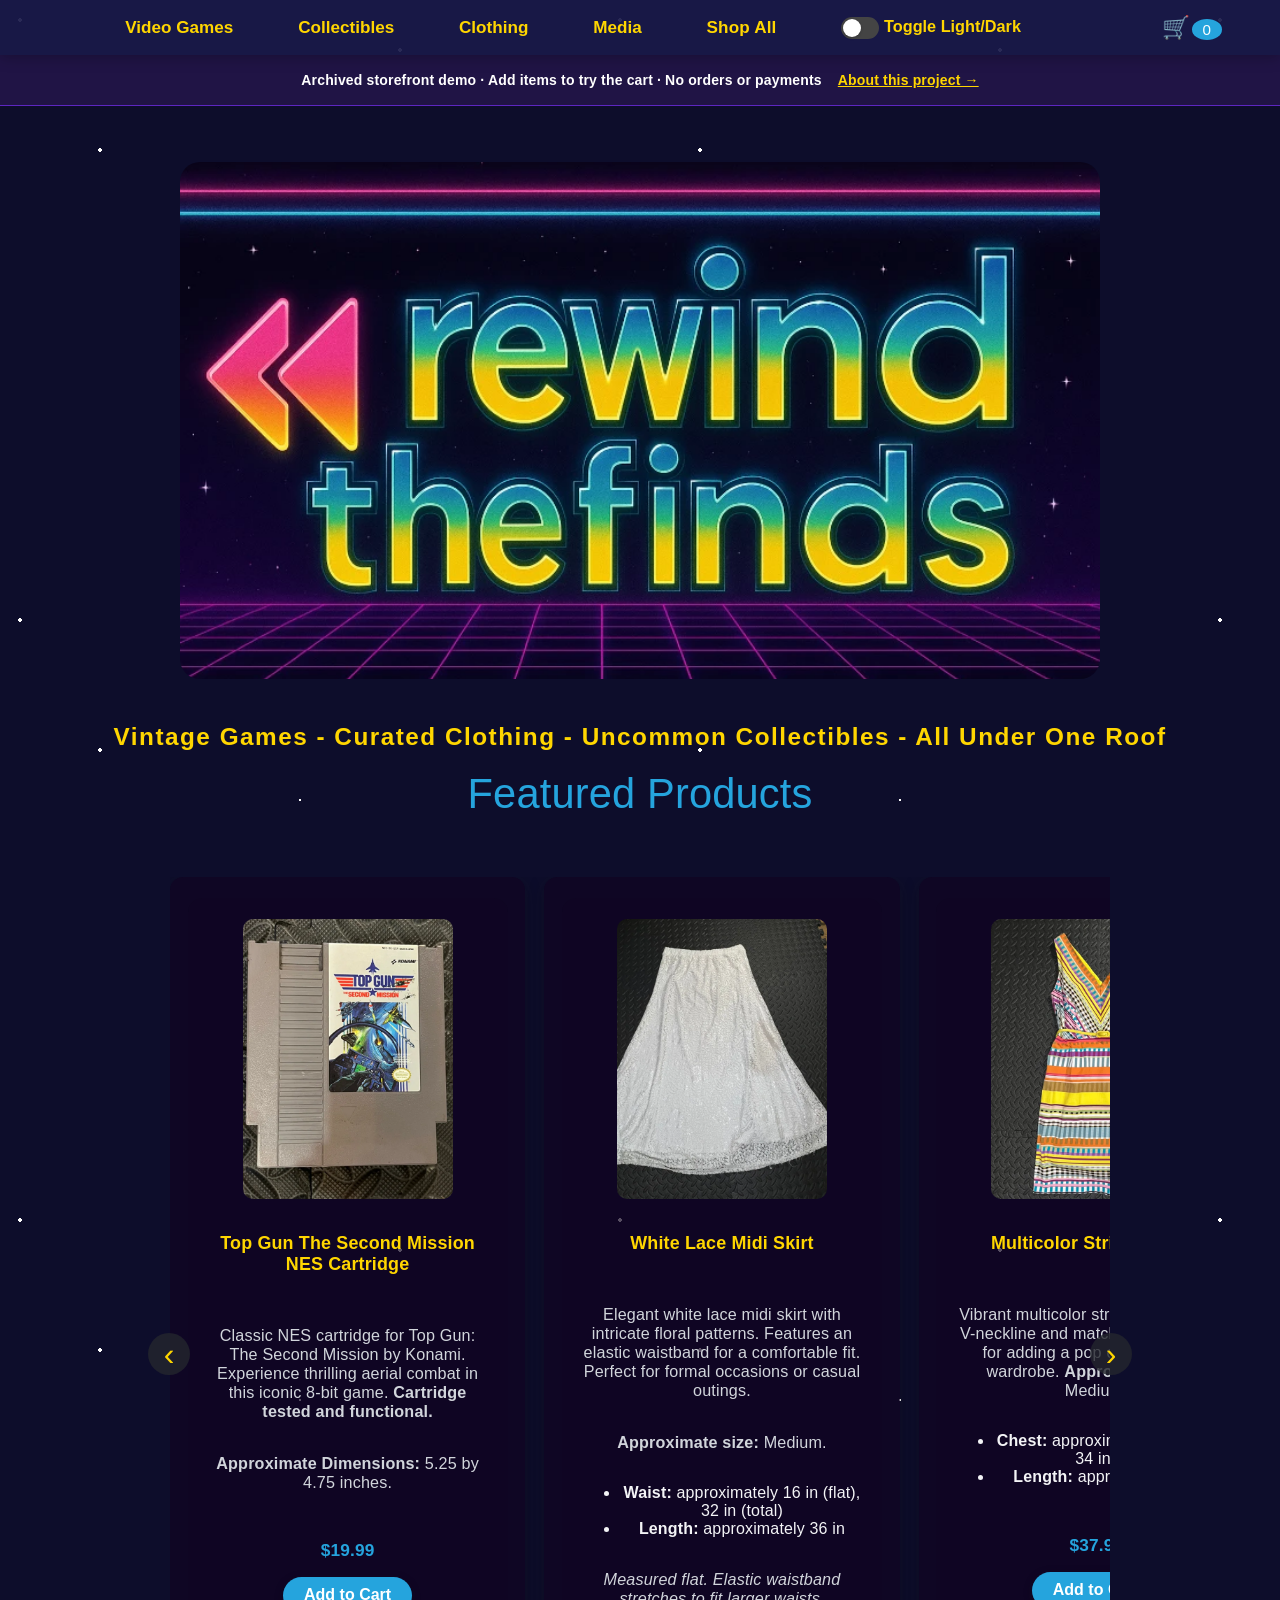
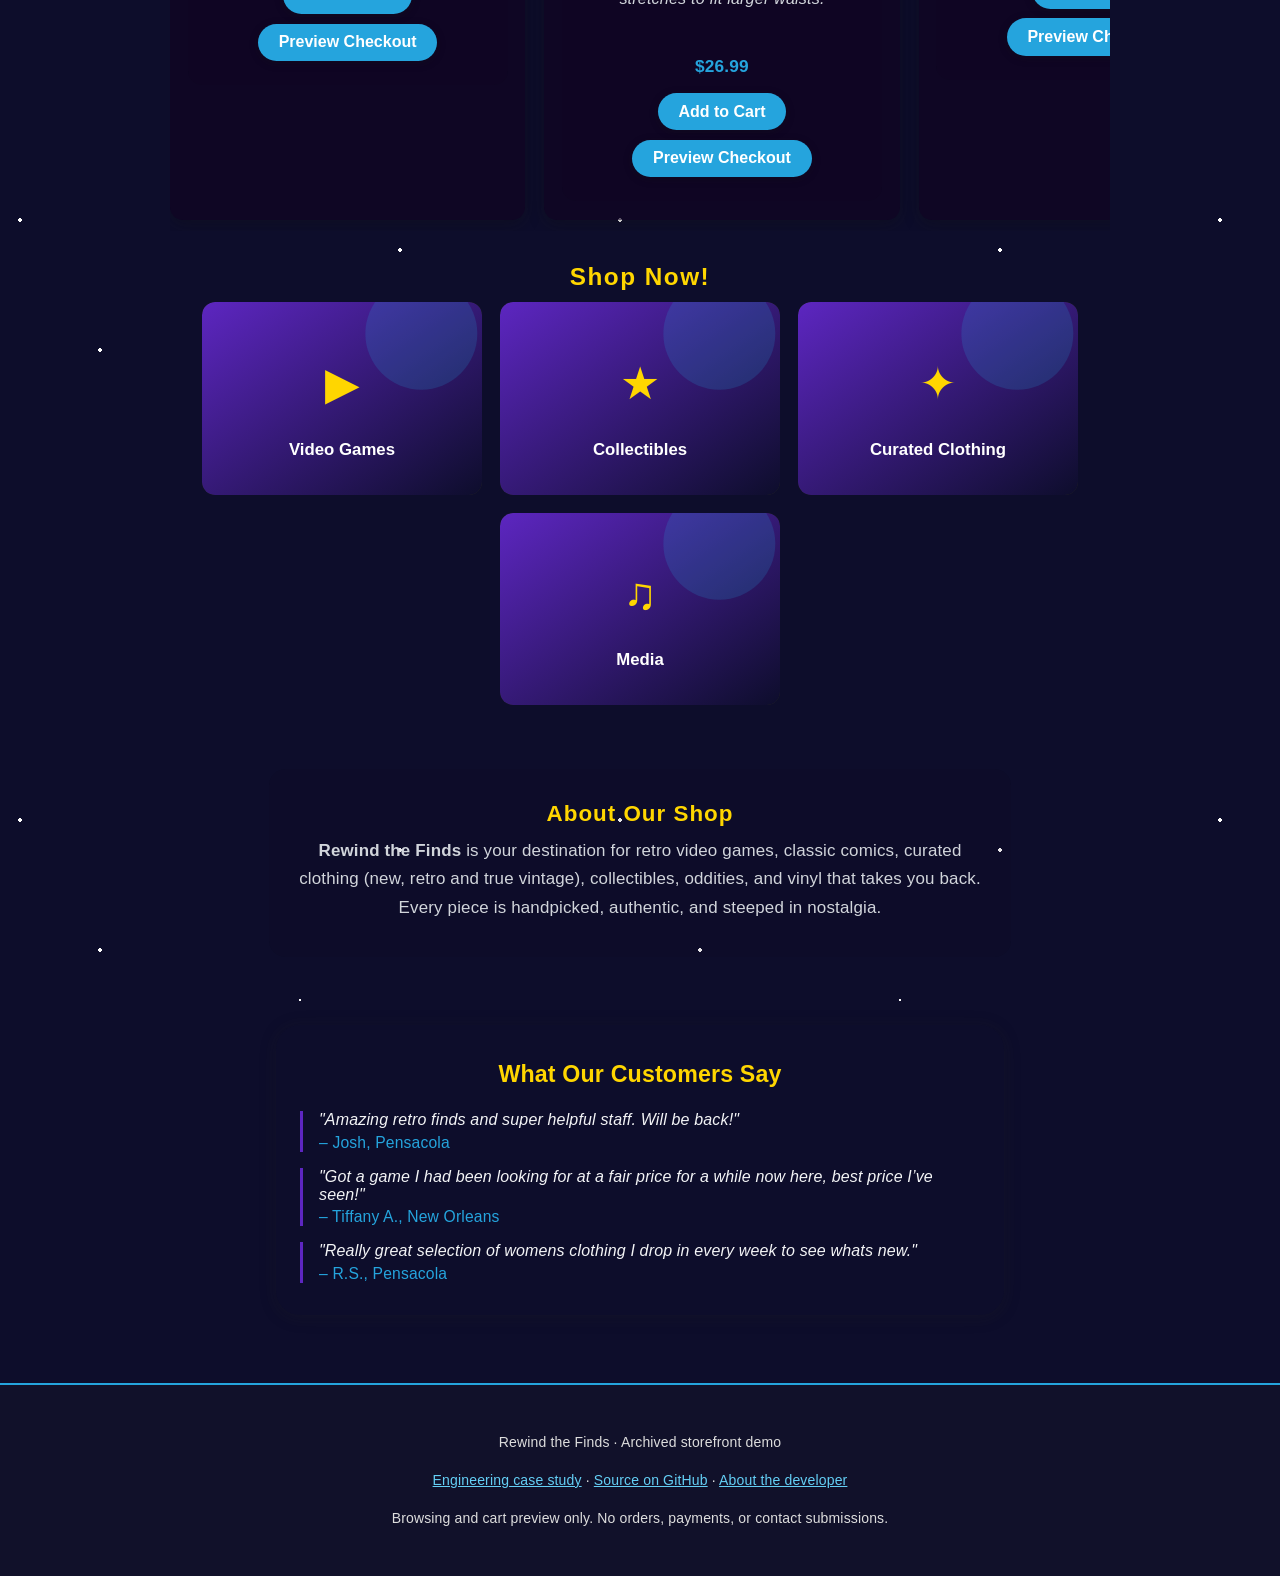
==== commit 5fbabbaa: "Version the catalog asset so browsers receive formatted descriptions" ====
--- a/index.html
+++ b/index.html
@@ -739,7 +739,7 @@
   <!-- Scripts -->
    
 
-  <script src="scripts/products.js"></script>
+  <script src="scripts/products.js?v=20261005.2"></script>
   <script>
     // Renders featured products to the carousel
     function renderFeaturedCarousel() {
